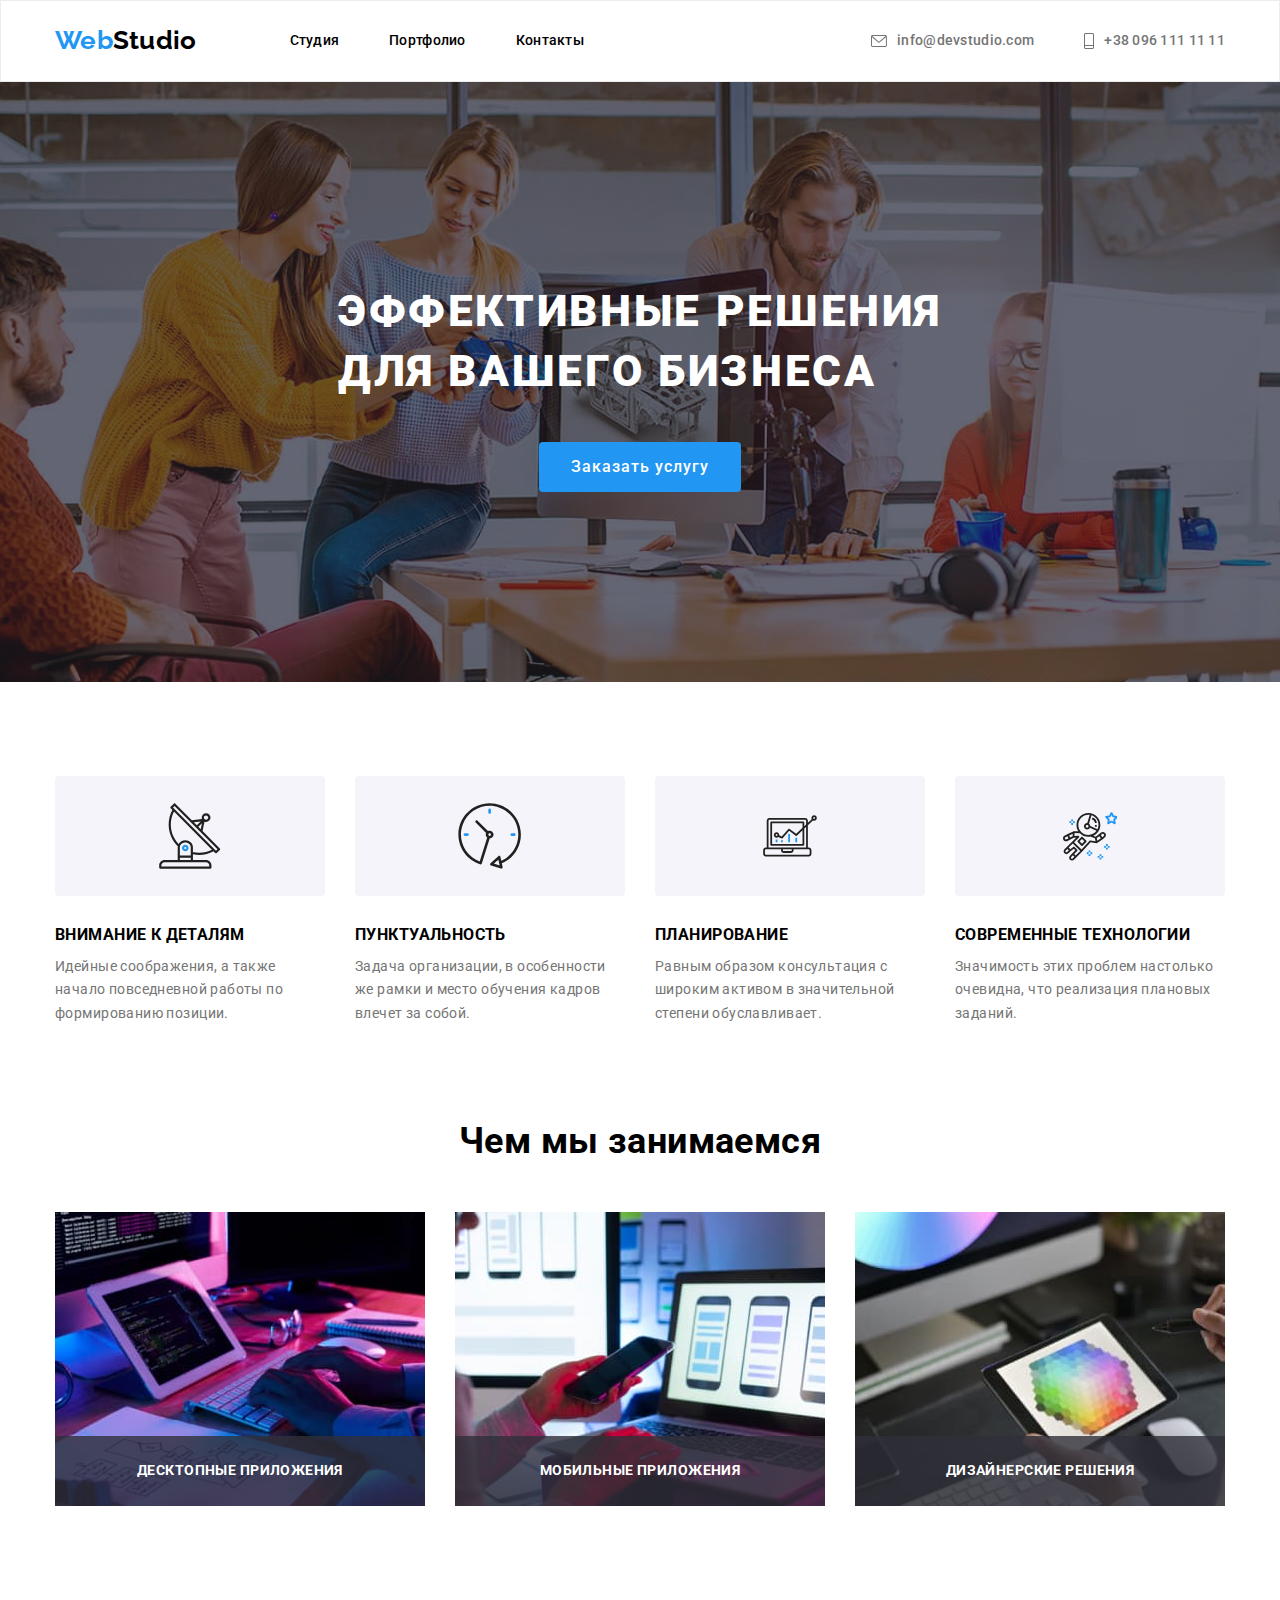
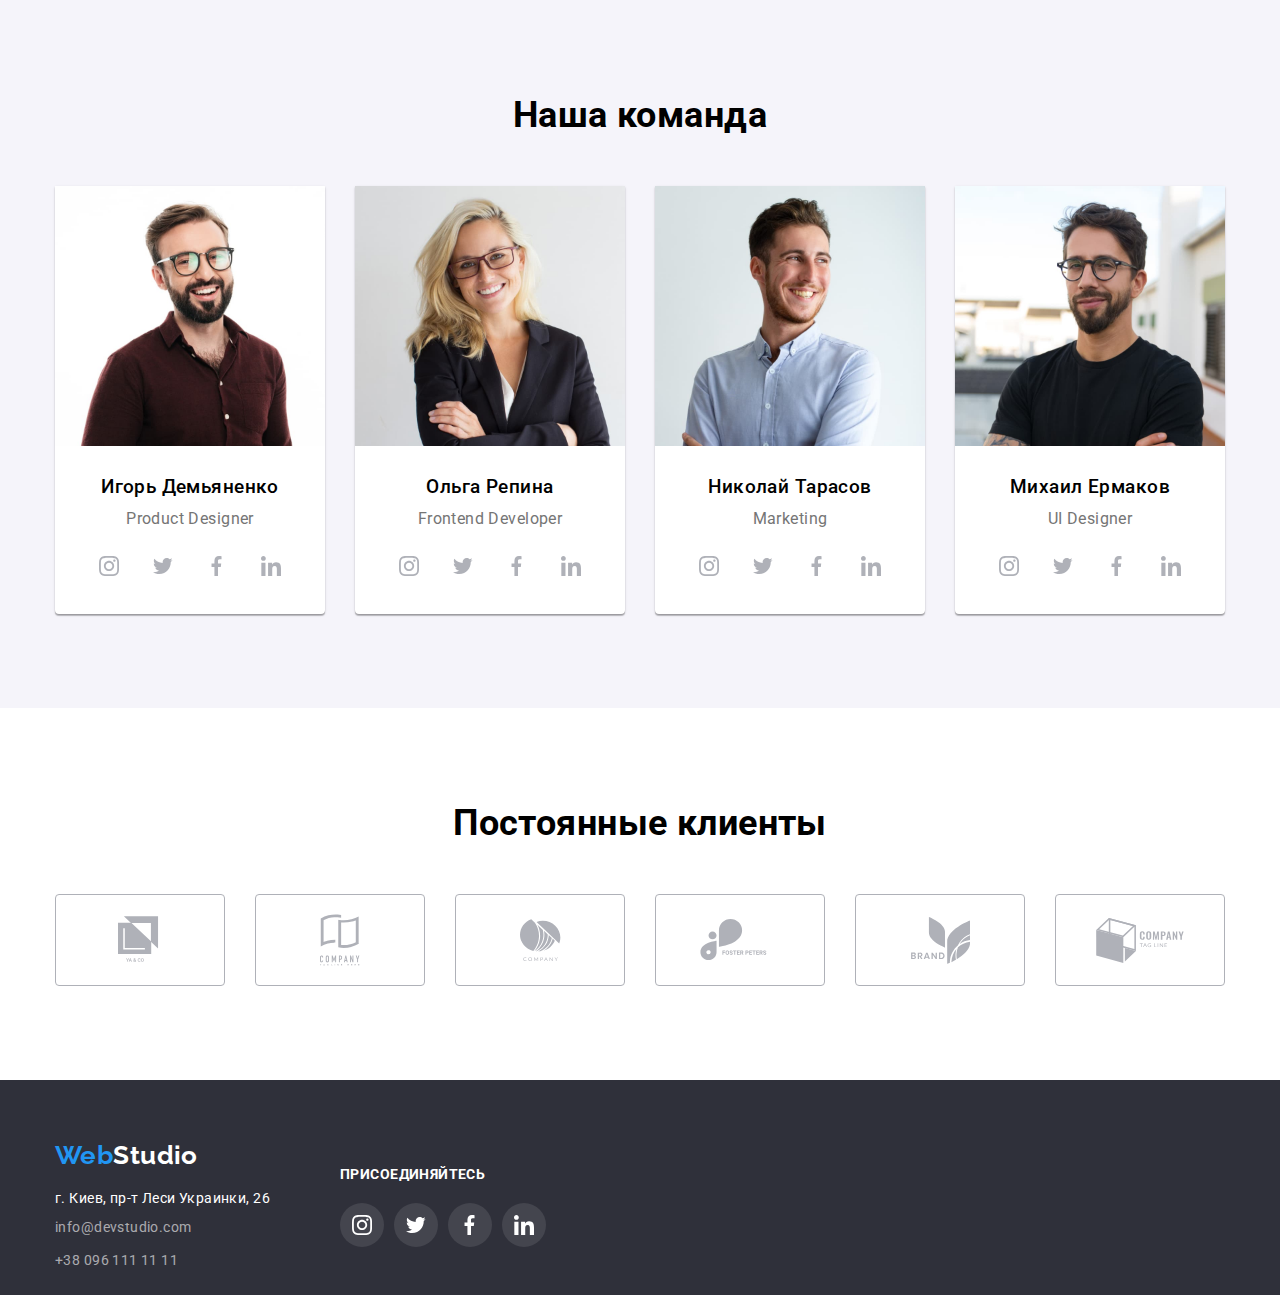
==== index.html @ e36c8a91 "text over img what we do" ====
<!DOCTYPE html>
<html lang="en">

<head>
    <meta charset="UTF-8">
    <meta name="viewport" content="width=device-width, initial-scale=1.0">
    <title>home-work-1</title>
    <link rel="stylesheet" href="https://cdnjs.cloudflare.com/ajax/libs/modern-normalize/1.0.0/modern-normalize.min.css">
    <link rel="stylesheet" href="css/style.css">
    <link rel="preconnect" href="https://fonts.gstatic.com">
    <link
        href="https://fonts.googleapis.com/css2?family=Raleway:wght@400;500;700;900&family=Roboto:wght@400;500;700;900&display=swap"
        rel="stylesheet">
</head>

<body>

    <header class="navigation ">  
         
        <div class="container ">
        <!-- Верхнее меню -->
           
                  <!-- лого -->
                     <a class="logo link" href="./index.html" ><span class="web">Web</span>Studio </a>
                     <nav>   
                    <ul class=" manu-container list ">
                    <li class="menu-item"><a class="menu link" href="./portfolio.html">Студия</a></li>
                    <li class="menu-item"><a class="menu link" href="./portfolio.html">Портфолио</a></li>
                    <li class="menu-item"><a class="menu link" href="">Контакты</a></li>
                </ul>
            </nav>
            
                   <!-- Contacts -->
            <ul class=" tel-container list" >
                <li class="menu-item"><a class="tel link" href="mailto:info@devstudio.com">
                     <svg class="contact-icon">
                         <use href="./images/symbol-defs.svg#icon-mail"></use>
                     </svg> info@devstudio.com</a></li>
                <li class="menu-item"><a class="tel link" href="tel:+380961111111" >
                    <svg class="tel-icon">
                        <use href="./images/symbol-defs.svg#icon-tel"></use>
                    </svg>
                   <span>+38 096 111 11 11</span> </a></li>
            </ul>
        </div>
    </header>

    <main>
        <!-- Секция контента -->
        <section class="banner">
            <div class="container">
                <div class="overlay">
            <h1>ЭФФЕКТИВНЫЕ РЕШЕНИЯ <br> ДЛЯ ВАШЕГО БИЗНЕСА</h1>
            <button class="main-button">Заказать услугу</button>
            <!-- Баннер -->
           </div>
         </div>
        </section>

        <section class="advantages space-sections ">
            <div class="container">
            <h2 class="visually-hidden">Наши достоинства</h2>
          
            <ul class="list advantages-list">
                <li class="list-item ">
                        <div class="icon-thumb">
                            <svg class="icon" width="65.32" height="70">
                                <use href="./images/symbol-defs.svg#icon-sputnik"></use>
                            </svg>
                        </div>
                        <div class="description">
                    <h3>ВНИМАНИЕ К ДЕТАЛЯМ</h3>
                    <p> Идейные соображения, а также начало повседневной работы по формированию позиции.</p>
                </div>
                </li>

                <li class="list-item">
                    <div class="icon-thumb">
                        <svg class="icon" width="65.32" height="70">
                            <use href="./images/symbol-defs.svg#icon-clock"></use>
                        </svg>
                    </div>
                    <div class="description">
                    <h3>ПУНКТУАЛЬНОСТЬ</h3>
                    <p> Задача организации, в особенности же рамки и место обучения кадров влечет за собой.</p>
                    </div>
                 </li>
                <li class="list-item">
                    <div class="icon-thumb">
                        <svg class="icon" width="70" height="53.69">
                            <use href="./images/symbol-defs.svg#icon-diagram"></use>
                        </svg>
                    </div>
                    <div class="description">
                    <h3> ПЛАНИРОВАНИЕ</h3>
                    <p> Равным образом консультация с широким активом в значительной степени обуславливает.</p>
                    </div>  
                </li>
                <li class="list-item">
                    <div class="icon-thumb">
                        <svg class="icon" width="54.83" height="60.66">
                            <use href="./images/symbol-defs.svg#icon-astronaut"></use>
                        </svg>
                    </div>
                    <div class="description">
                    <h3>СОВРЕМЕННЫЕ ТЕХНОЛОГИИ</h3>
                    <p>Значимость этих проблем настолько очевидна, что реализация плановых заданий.</p>
              </div>  
            </li>
            </ul>
        </div>
        </section>

        <section class="what-we-do">
            <div class="container ">
            <h2>Чем мы занимаемся</h2>
            <ul class="list img-examples">
                <li class="img-examples-item">
                    <div class="img-examples-thumb">
                        <img src="./images/cycl.jpg" alt="цыклы" width="370">
                   <p class="img-examples-text">ДЕСКТОПНЫЕ ПРИЛОЖЕНИЯ</p> 
                </div>
            </li>
                <li class="img-examples-item">
                    <div class="img-examples-thumb">
                        <img src="./images/device.jpg" alt="девайсы" width="370">
                        <p class="img-examples-text">МОБИЛЬНЫЕ ПРИЛОЖЕНИЯ</p>
                    </div>
                </li>
                <li class="img-examples-item">
                <div class="img-examples-thumb"> 
                    <img src="./images/color.jpg" alt="Цветная диаграмма" width="370">
                    <P class="img-examples-text">ДИЗАЙНЕРСКИЕ РЕШЕНИЯ</P>
                </div>
            </li>
            </ul>
        </div>
        </section>

        <section class="team space-sections">
            <div class="container">
            <h2>Наша команда</h2>
            <ul class="list team-list ">
                <li class="team-person">
                    <img src="images/product-designer.jpg" alt="красавчик1" width="270">
                    <div class="about-person">
                            <h3>Игорь Демьяненко</h3> <p>Product Designer</p> 
                    </div>
                       <ul class="list social-list">
                           <li class="social-list-item">
                               <a href="#" class="social-active-link" >
                                   <svg class="social-list-icon">
                                       <use href="./images/symbol-defs.svg#icon-instagram"></use>
                                   </svg>
                               </a>
                           </li>
                           <li class="social-list-item">
                               <a href="#" class="social-active-link">
                                   <svg class="social-list-icon">
                                       <use href="./images/symbol-defs.svg#icon-twitter"></use>
                                   </svg>
                               </a>
                           </li>
                           <li class="social-list-item">
                               <a href="#" class="social-active-link">
                                   <svg class="social-list-icon">
                                       <use href="./images/symbol-defs.svg#icon-facebook"></use>
                                   </svg>
                               </a>
                           </li>
                           <li class="social-list-item">
                               <a href="#" class="social-active-link">
                                   <svg class="social-list-icon">
                                       <use href="./images/symbol-defs.svg#icon-linkedin"></use>
                                   </svg>
                               </a>
                           </li>
                       </ul>
                             </li>
                <li class="team-person">
                        <img src="images/frontend-developer.jpg" alt="блондинка" width="270">
                        <div class="about-person">
                                                  <h3>Ольга Репина</h3> <p>Frontend Developer</p> 
                                    </div> 
                                    <ul class="social-list">
                                        <li class="social-list-item">
                                            <a href="#" class="social-active-link">
                                                
                                                <svg class="social-list-icon">
                                                    <use href="./images/symbol-defs.svg#icon-instagram"></use>
                                                </svg>
                                            </a>
                                        </li>
                                        <li class="social-list-item">
                                            <a href="#" class="social-active-link">
                                                
                                                <svg class="social-list-icon">
                                                    <use href="./images/symbol-defs.svg#icon-twitter"></use>
                                                </svg>
                                            </a>
                                        </li>
                                        <li class="social-list-item">
                                            <a href="#" class="social-active-link">
                                              
                                                <svg class="social-list-icon">
                                                    <use href="./images/symbol-defs.svg#icon-facebook"></use>
                                                </svg>
                                            </a>
                                        </li>
                                        <li class="social-list-item">
                                            <a href="#" class="social-active-link">
                                                
                                                <svg class="social-list-icon">
                                                    <use href="./images/symbol-defs.svg#icon-linkedin"></use>
                                                </svg>
                                            </a>
                                        </li>
                                    </ul>
                                </li>
                <li class="team-person">
                    <img src="images/marketing.jpg" alt="красавчик2" width="270">
                    <div class="about-person">
                            <h3>Николай Тарасов</h3> <p>Marketing</p> 
               </div> 
            <ul class="social-list">
                <li class="social-list-item">
                    <a href="#" class="social-active-link">
                        
                        <svg class="social-list-icon">
                            <use href="./images/symbol-defs.svg#icon-instagram"></use>
                        </svg>
                    </a>
                </li>
                <li class="social-list-item">
                    <a href="#" class="social-active-link">
                        
                        <svg class="social-list-icon">
                            <use href="./images/symbol-defs.svg#icon-twitter"></use>
                        </svg>

                    </a>
                </li>
                <li class="social-list-item">
                    <a href="#" class="social-active-link">
            
                        <svg class="social-list-icon">
                            <use href="./images/symbol-defs.svg#icon-facebook"></use>
                        </svg>
                    </a>
                </li>
                <li class="social-list-item">
                    <a href="#" class="social-active-link">
                    
                        <svg class="social-list-icon">
                            <use href="./images/symbol-defs.svg#icon-linkedin"></use>
                        </svg>
                    </a>
                </li>
            </ul>
            </li >
                <li class="team-person">
                     <img src="images/ui-designer.jpg" alt="красавчик3" width="270">
                    <div class="about-person">
                                                    <h3>Михаил Ермаков</h3><p>UI Designer</p> 
                                  </div> 
                                <ul class="social-list">
                                    <li class="social-list-item">
                                        <a href="#" class="social-active-link">
                                        
                                            <svg class="social-list-icon" width='20' height='20'> 
                                                <use href="./images/symbol-defs.svg#icon-instagram"></use>
                                            </svg>
                                        </a>
                                    </li>
                                    <li class="social-list-item">
                                        <a href="#" class="social-active-link">
                                            
                                            <svg class="social-list-icon">
                                                <use href="./images/symbol-defs.svg#icon-twitter"></use>
                                            </svg>
                                        </a>
                                    </li>
                                    <li class="social-list-item">
                                        <a href="#" class="social-active-link">
                                         
                                            <svg class="social-list-icon">
                                                <use href="./images/symbol-defs.svg#icon-facebook"></use>
                                            </svg>
                                        </a>
                                    </li>
                                    <li class="social-list-item">
                                        <a href="#" class="social-active-link">
                                           
                                            <svg class="social-list-icon">
                                                <use href="./images/symbol-defs.svg#icon-linkedin"></use>
                                            </svg>
                                        </a>
                                    </li>
                                </ul>
                                 </li>
            </ul>
        </div>
        </section>
        <section class="regular-customers space-sections">
            <div class="container">
                <h2>Постоянные клиенты</h2>
                <ul class="list regular-customer-list">
                    <li class="regular-customer-item">
                        <a href="" class="customer-icon-thumb" >
                        <svg class="regular-customer-icon" width='44.27' height='49.23'>
                            <use href="./images/symbol-defs.svg#icon-company0"  ></use>
                        </svg></a>
                    </li>
                    <li class="regular-customer-item">
                        <a href="" class="customer-icon-thumb" >
                        <svg class="regular-customer-icon" width='40' height='52'>
                            <use href="./images/symbol-defs.svg#icon-company1"></use>
                        </svg> </a>
                    </li>
                    <li class="regular-customer-item">
                        <a href="" class="customer-icon-thumb" >
                        <svg class="regular-customer-icon" width='41' height='42.6'>
                            <use href="./images/symbol-defs.svg#icon-company2"></use>
                        </svg></a>
                    </li>
                    <li class="regular-customer-item">
                        <a href="" class="customer-icon-thumb">
                        <svg class="regular-customer-icon" width='79.66' height='42.02'>
                            <use href="./images/symbol-defs.svg#icon-company3" ></use>
                        </svg></a>
                    </li>
                    <li class="regular-customer-item">
                        <a href="" class="customer-icon-thumb">
                        <svg class="regular-customer-icon" width='59' height='47'>
                            <use href="./images/symbol-defs.svg#icon-company4"></use>
                        </svg></a>
                    </li>
                    <li class="regular-customer-item">
                        <a href="" class="customer-icon-thumb">
                        <svg class="regular-customer-icon" width='88.48' height='45.44' >
                            <use href="./images/symbol-defs.svg#icon-company5" ></use>
                        </svg></a>
                    </li>
                </ul>
            </div>

        </section>
    </main>
    <footer class="footer">
        <section class="footer-block">
        <div class="container">
<div class="address-block">
    <a class="logo link" href="./index.html" ><span class="web">Web</span>Studio</a>
        <address>    
        <ul class="list ">
            <li class="list-address" ><a class="address link" href="https://goo.gl/maps/1f1QQt4f7jHyv9yu5" target="_blank" >г. Киев, пр-т Леси Украинки, 26</a></li>
            <li class="list-address"><a class="contacts link" href="mailto:info@devstudio.com">info@devstudio.com</a></li>
            <li class="list-address"><a class="contacts link" href="tel:+380961111111">+38 096 111 11 11</a></li>
        </ul>
        </address>
    </div>
        <div class="soc-contact">
            <p>ПРИСОЕДИНЯЙТЕСЬ</p>
    <ul class="list social-contacts-list">
        <li class="social-contacts-item">
            <a href="#" class="social-cont-link">
                <svg class="social-contacts-icon">
                    <use href="./images/symbol-defs.svg#icon-instagram" width='20' height='20'></use>
                </svg>
            </a>
        </li>
        <li class="social-contacts-item">
            <a href="#" class="social-cont-link">
                <svg class="social-contacts-icon">
                    <use href="./images/symbol-defs.svg#icon-twitter" width='20' height='20'></use>
                </svg>
            </a>
        </li>
        <li class="social-contacts-item">
            <a href="#" class="social-cont-link">
                <svg class="social-contacts-icon">
                    <use href="./images/symbol-defs.svg#icon-facebook" width='20' height='20'></use>
                </svg>
            </a>
        </li>
        <li class="social-contacts-item">
            <a href="#" class="social-cont-link">
                <svg class="social-contacts-icon">
                    <use href="./images/symbol-defs.svg#icon-linkedin" width='20' height='20'></use>
                </svg>
            </a>
        </li>
    </ul>
</div>
    </div>
</section>
    </footer>

</body>

</html>
---- css/style.css ----
:root {
  --primary-text-color: #757575;
  --title-text-color: #000000;
  --hover-text-color: #2196f3;
  --accent-text-color: #ffffff;
  --bgc-icon: #f5f4fa;
  --fill-icon: #afb1b8;
  --big-space: 94px;
  --betw-space: 30px;
  --menu-space: 32px;
}

h1,
h2,
h3,
p {
  margin: 0;
}

ul {
  padding: 0;
  margin: 0;
}

.list {
  list-style: none;
}
.link {
  text-decoration: none;
  font-style: normal;
}
img {
  display: block;
  max-width: 100%;
}

.visually-hidden {
  position: absolute;
  clip: rect(0 0 0 0);
  width: 1px;
  height: 1px;
  margin: -1px;
}

body {
  font-family: "Roboto", sans-serif;
  font-weight: 400;
  font-size: 14px;
  line-height: 1.14;
  letter-spacing: 0.03em;
}
.container {
  width: 1200px;
  margin: 0px auto;
  padding-left: 15px;
  padding-right: 15px;
}

.navigation .container {
  display: flex;
  align-items: center;
}

/* Navigation */

.navigation {
  text-align: center;
  font-weight: 500;
  letter-spacing: 0.02em;
  border: 1px solid #ececec;
}

.manu-container {
  display: flex;
}

.menu {
  display: block;
  padding-top: var(--menu-space);
  padding-bottom: var(--menu-space);
}

.menu-item:not(:last-child) {
  margin-right: 50px;
}

.menu,
.menu:visited {
  color: var(--title-text-color);
  text-decoration: none;
}
.tel-container {
  display: flex;
  margin-left: auto;
}
/* contacts */

.tel,
.tel:visited {
  color: var(--primary-text-color);
}
.tel {
  display: flex;
  align-items: center;
  padding-top: var(--menu-space);
  padding-bottom: var(--menu-space);
}

.menu:hover,
.menu:focus,
.tel:hover,
.tel:focus,
.tel:hover > svg,
.tel:focus > svg {
  fill: var(--hover-text-color);
  color: var(--hover-text-color);
  outline: none;
}
.contact-icon {
  width: 16px;
  height: 12px;
  margin-right: 10px;
  fill: var(--primary-text-color);
}
.tel-icon {
  margin: 0;
  width: 10px;
  height: 16px;
  margin-right: 10px;
  fill: var(--primary-text-color);
}

/* LOGO */
.web {
  color: var(--hover-text-color);
}
.logo,
.logo:visited {
  font-family: "Raleway", sans-serif;
  font-style: normal;
  font-weight: 700;
  color: var(--title-text-color);
  font-size: 26px;
  line-height: 1.19;

  padding-top: 24px;
  padding-bottom: 25px;
  margin-right: 93px;
}

/* HERO */
.banner {
  max-width: 1600px;
  height: 600px;
  padding: 200px 0px 280px 0px;
  background: #2f303a;
  background-image: linear-gradient(
      rgba(47, 48, 58, 0.4),
      rgba(47, 48, 58, 0.4)
    ),
    url("../images/hero.jpg");
  background-repeat: no-repeat;
  background-size: cover;
  background-position: center;
}

.overlay {
  display: flex;
  flex-direction: column;
  align-items: center;
}
.main-button {
  background-color: var(--hover-text-color);
  color: var(--accent-text-color);
  font-size: 16px;
  line-height: 1.88;
  font-weight: 500;
  letter-spacing: 0.06em;
  cursor: pointer;

  border-radius: 4px;
  border: none;
  margin-top: 40px;
  padding-top: 10px;
  padding-bottom: 10px;
  padding-left: var(--menu-space);
  padding-right: var(--menu-space);
}

.space-sections {
  padding-top: var(--big-space);
  padding-bottom: var(--big-space);
}

h1 {
  color: var(--accent-text-color);
  font-weight: 900;
  font-size: 44px;
  line-height: 1.36;
  letter-spacing: 0.06em;
}
/* первый блок */

.advantages-list {
  display: flex;
}

.list-item {
  display: flex;
  flex-direction: column;
  max-width: 270px;
}
.icon-thumb {
  display: flex;
  align-items: center;
  justify-content: center;
  width: 100%;
  height: 120px;
  background-color: var(--bgc-icon);

  border-radius: 4px;
}
.description {
  padding-top: var(--betw-space);
}

.advantages p {
  color: var(--primary-text-color);
  line-height: 1.7;
}

.advantages h3 {
  padding-bottom: 10px;
}

.list-item:not(:last-child) {
  margin-right: var(--betw-space);
}

/* второй блок */

h2 {
  font-size: 36px;
  line-height: 1.17;
  font-weight: 700;
  color: var(--title-text-color);
  text-align: center;

  padding-bottom: 50px;
}

.what-we-do {
  padding-bottom: var(--big-space);
}

.img-examples {
  display: flex;
  align-items: center;
}

.img-examples-item:not(:last-child) {
  margin-right: var(--betw-space);
}
.img-examples-thumb {
  position: relative;
}
.img-examples-text {
  display: flex;
  height: 70px;
  width: 100%;
  align-items: center;
  justify-content: center;
  position: absolute;
  bottom: 0%;
  left: 0%;
  background-color: rgba(47, 48, 58, 0.8);
  /* padding: 27px 0px; */

  font-weight: 700;
  color: var(--accent-text-color);
}

/* 3 blok */
.team {
  background-color: #f5f4fa;
  color: var(--primary-text-color);
  font-size: 16px;
  line-height: 1.19;
}

.team h3 {
  color: var(--title-text-color);
  font-weight: 500;
  padding-bottom: 10px;
}

.team-list {
  display: flex;
  height: 428px;
}

.team-person {
  padding-bottom: var(--betw-space);
  background-color: var(--accent-text-color);
  border-radius: 0px 0px 4px 4px;
  box-shadow: 0px 1px 3px rgba(0, 0, 0, 0.12), 0px 1px 1px rgba(0, 0, 0, 0.14),
    0px 2px 1px rgba(0, 0, 0, 0.2);
}

.team-person:not(:last-child) {
  margin-right: var(--betw-space);
}
.about-person {
  display: flex;
  flex-direction: column;
  align-items: center;
  padding-top: var(--betw-space);
}
.social-list {
  display: flex;
  justify-content: center;
  padding-top: 16px;
}
.social-list-item {
  display: flex;
  align-items: center;
  justify-content: center;
  /* height: 44px;
  width: 44px; */
  border-radius: 50%;
}
.social-list-item:not(:last-child) {
  margin-right: 10px;
}

.social-active-link {
  display: flex;
  align-items: center;
  justify-content: center;
  height: 44px;
  width: 44px;
  border-radius: 50%;
}

.social-list-icon {
  width: 20px;
  height: 20px;

  fill: var(--fill-icon);
}

.social-active-link:hover,
.social-active-link:focus,
.social-active-link:hover > svg,
.social-active-link:focus > svg {
  fill: var(--accent-text-color);
  background-color: var(--hover-text-color);
}

/* Regular customers */

.regular-customer-list {
  display: flex;
}

.regular-customer-item {
  display: flex;
  width: 170px;

  border: 1px solid var(--fill-icon);
  border-radius: 4px;
}
.regular-customer-item:not(:last-child) {
  margin-right: var(--betw-space);
}
.customer-icon-thumb {
  display: flex;
  align-items: center;
  justify-content: center;
  width: 100%;
  height: 90px;
}
.regular-customer-icon {
  fill: var(--fill-icon);
}

.customer-icon-thumb:hover > svg,
.customer-icon-thumb:focus > svg {
  fill: var(--hover-text-color);
}
.regular-customer-item:hover,
.customer-icon-thumb:focus {
  border: 1px solid var(--hover-text-color);
  outline: none;
}
/* Footer */

.footer {
  background: #2f303a;
}
.footer-block {
  height: 215px;
  padding-top: 60px;
}
.footer .container {
  display: flex;
  align-items: center;
}

.footer .logo {
  color: var(--accent-text-color);

  margin: 0px;
  padding: 0px;
}
.address-block {
  padding-right: 70px;
}
.footer address {
  padding-top: 20px;
}

.list-address:not(:last-child) {
  padding: 0px;
  margin-bottom: 9px;
}

.contacts,
.contacts:visited {
  line-height: 1.7;
  color: rgba(255, 255, 255, 0.6);
}
.address,
.address:visited {
  color: var(--accent-text-color);
}
.soc-contact p {
  color: var(--accent-text-color);
  line-height: 1.17;
  font-weight: 700;
}

.social-contacts-list {
  display: flex;
  justify-content: center;
  align-items: center;
  padding-top: 20px;
}
.social-contacts-item {
  width: 44px;
}
.social-cont-link {
  display: flex;
  align-items: center;
  justify-content: center;
  width: 100%;
  height: 44px;
  background-color: rgba(255, 255, 255, 0.1);
  border-radius: 50%;
}
.social-contacts-icon {
  width: 20px;
  height: 20px;
  fill: var(--accent-text-color);
}
.social-cont-link:hover,
.social-contacts-icon:hover,
.social-cont-link:focus,
.social-contacts-icon:focus {
  fill: var(--accent-text-color);
  background-color: var(--hover-text-color);
}

.social-contacts-item:not(:last-child) {
  margin-right: 10px;
}
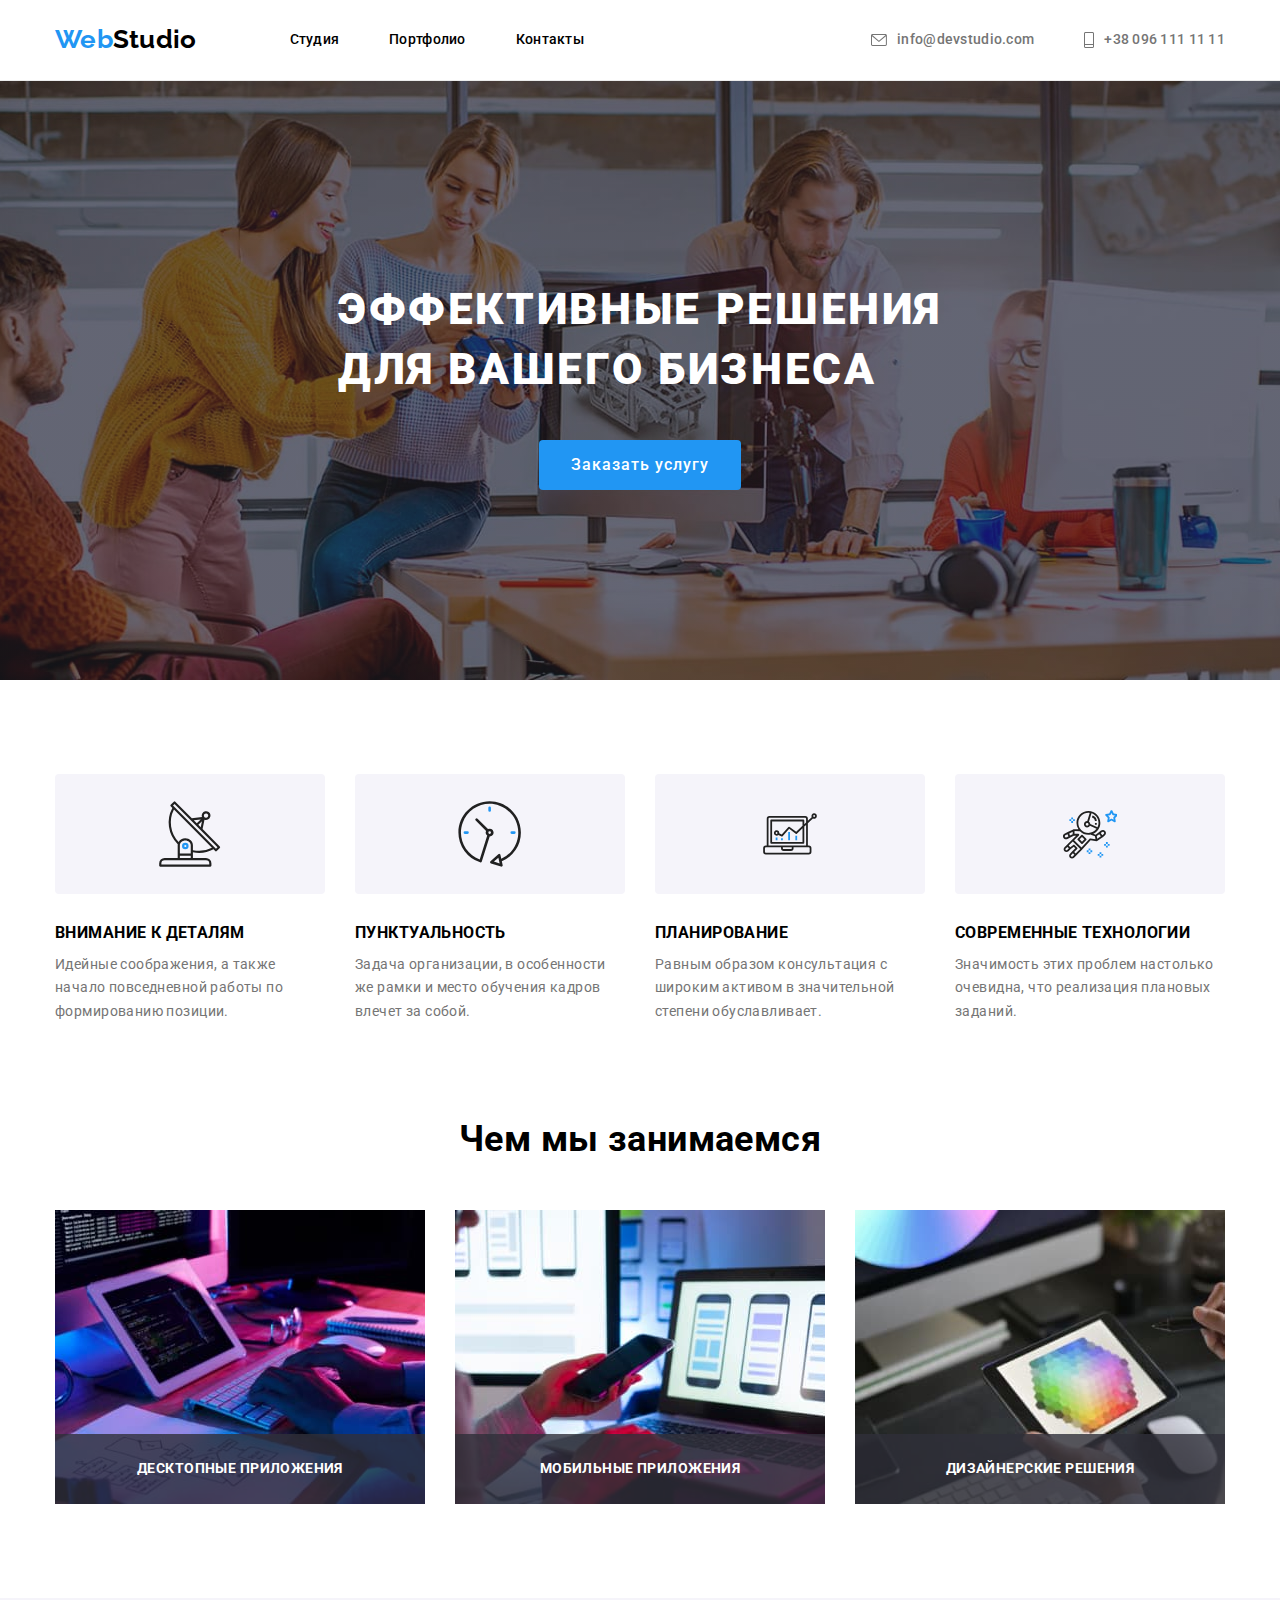
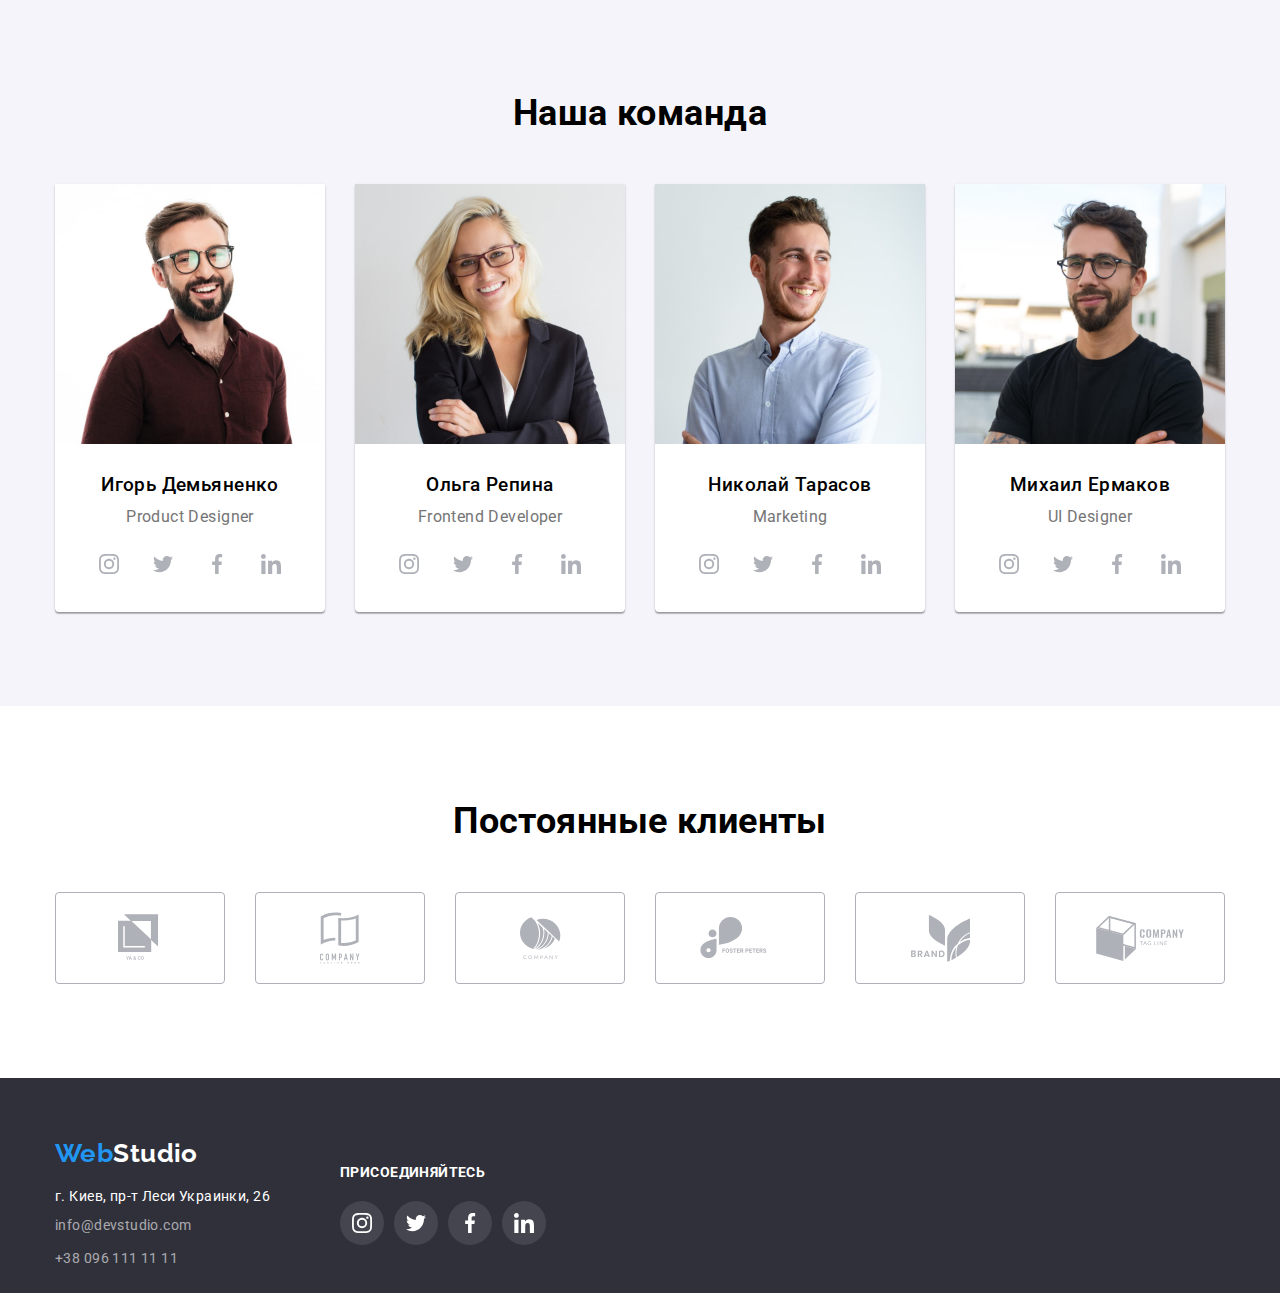
==== commit deadecdf: "5 домашка начало" ====
--- a/index.html
+++ b/index.html
@@ -65,7 +65,7 @@
                 <li class="list-item ">
                         <div class="icon-thumb">
                             <svg class="icon" width="65.32" height="70">
-                                <use href="./images/symbol-defs.svg#icon-sputnik"></use>
+                                <use href="./images/symbol-defs.svg#icon-antenna"></use>
                             </svg>
                         </div>
                         <div class="description">
@@ -308,37 +308,37 @@
                     <li class="regular-customer-item">
                         <a href="" class="customer-icon-thumb" >
                         <svg class="regular-customer-icon" width='44.27' height='49.23'>
-                            <use href="./images/symbol-defs.svg#icon-company0"  ></use>
+                            <use href="./images/symbol-defs.svg#icon-client-1"  ></use>
                         </svg></a>
                     </li>
                     <li class="regular-customer-item">
                         <a href="" class="customer-icon-thumb" >
                         <svg class="regular-customer-icon" width='40' height='52'>
-                            <use href="./images/symbol-defs.svg#icon-company1"></use>
+                            <use href="./images/symbol-defs.svg#icon-client-2"></use>
                         </svg> </a>
                     </li>
                     <li class="regular-customer-item">
                         <a href="" class="customer-icon-thumb" >
                         <svg class="regular-customer-icon" width='41' height='42.6'>
-                            <use href="./images/symbol-defs.svg#icon-company2"></use>
+                            <use href="./images/symbol-defs.svg#icon-client-3"></use>
                         </svg></a>
                     </li>
                     <li class="regular-customer-item">
                         <a href="" class="customer-icon-thumb">
                         <svg class="regular-customer-icon" width='79.66' height='42.02'>
-                            <use href="./images/symbol-defs.svg#icon-company3" ></use>
+                            <use href="./images/symbol-defs.svg#icon-client-4" ></use>
                         </svg></a>
                     </li>
                     <li class="regular-customer-item">
                         <a href="" class="customer-icon-thumb">
                         <svg class="regular-customer-icon" width='59' height='47'>
-                            <use href="./images/symbol-defs.svg#icon-company4"></use>
+                            <use href="./images/symbol-defs.svg#icon-client-5"></use>
                         </svg></a>
                     </li>
                     <li class="regular-customer-item">
                         <a href="" class="customer-icon-thumb">
                         <svg class="regular-customer-icon" width='88.48' height='45.44' >
-                            <use href="./images/symbol-defs.svg#icon-company5" ></use>
+                            <use href="./images/symbol-defs.svg#icon-client-6" ></use>
                         </svg></a>
                     </li>
                 </ul>
@@ -397,5 +397,16 @@
     </footer>
 
 </body>
+<!-- Модальное окно  -->
+
+<div class="backdrop is-hidden">
+    <div class="modal">
+        <div class="close-block">
+        <svg class="close">
+            <use href="./images/symbol-defs.svg#icon-close-black"></use>
+        </svg></div>
+
+    </div>
+</div>
 
 </html>--- a/css/style.css
+++ b/css/style.css
@@ -48,6 +48,7 @@
   font-size: 14px;
   line-height: 1.14;
   letter-spacing: 0.03em;
+  padding-top: 80px;
 }
 .container {
   width: 1200px;
@@ -64,10 +65,16 @@
 /* Navigation */
 
 .navigation {
+  position: fixed;
+  z-index: 1;
+  width: 100%;
+  background-color: #fff;
+  top: 0;
+  left: 0;
   text-align: center;
   font-weight: 500;
   letter-spacing: 0.02em;
-  border: 1px solid #ececec;
+  border-bottom: 1px solid #ececec;
 }
 
 .manu-container {
@@ -115,6 +122,10 @@
   fill: var(--hover-text-color);
   color: var(--hover-text-color);
   outline: none;
+
+  /* почему не работает */
+  border-bottom: var(--hover-text-color);
+  border-radius: 2px;
 }
 .contact-icon {
   width: 16px;
@@ -474,3 +485,46 @@
 .social-contacts-item:not(:last-child) {
   margin-right: 10px;
 }
+
+/* modal window */
+.backdrop {
+  position: fixed;
+  top: 0;
+  left: 0;
+  width: 100%;
+  height: 100%;
+  background-color: rgba(0, 0, 0, 0.2);
+}
+.modal {
+  position: absolute;
+  top: 50%;
+  left: 50%;
+  transform: translate(-50%, -50%);
+
+  width: 528px;
+  height: 581px;
+  background-color: var(--accent-text-color);
+}
+.backdrop.is-hidden {
+  opacity: 0;
+  pointer-events: none;
+}
+.close-block {
+  display: flex;
+  position: absolute;
+  align-items: center;
+  justify-content: center;
+  right: 0;
+  top: 0;
+
+  width: 30px;
+  height: 30px;
+
+  border: 1px solid rgba(0, 0, 0, 0.1);
+  border-radius: 50%;
+}
+
+.close {
+  height: 11px;
+  width: 11px;
+}
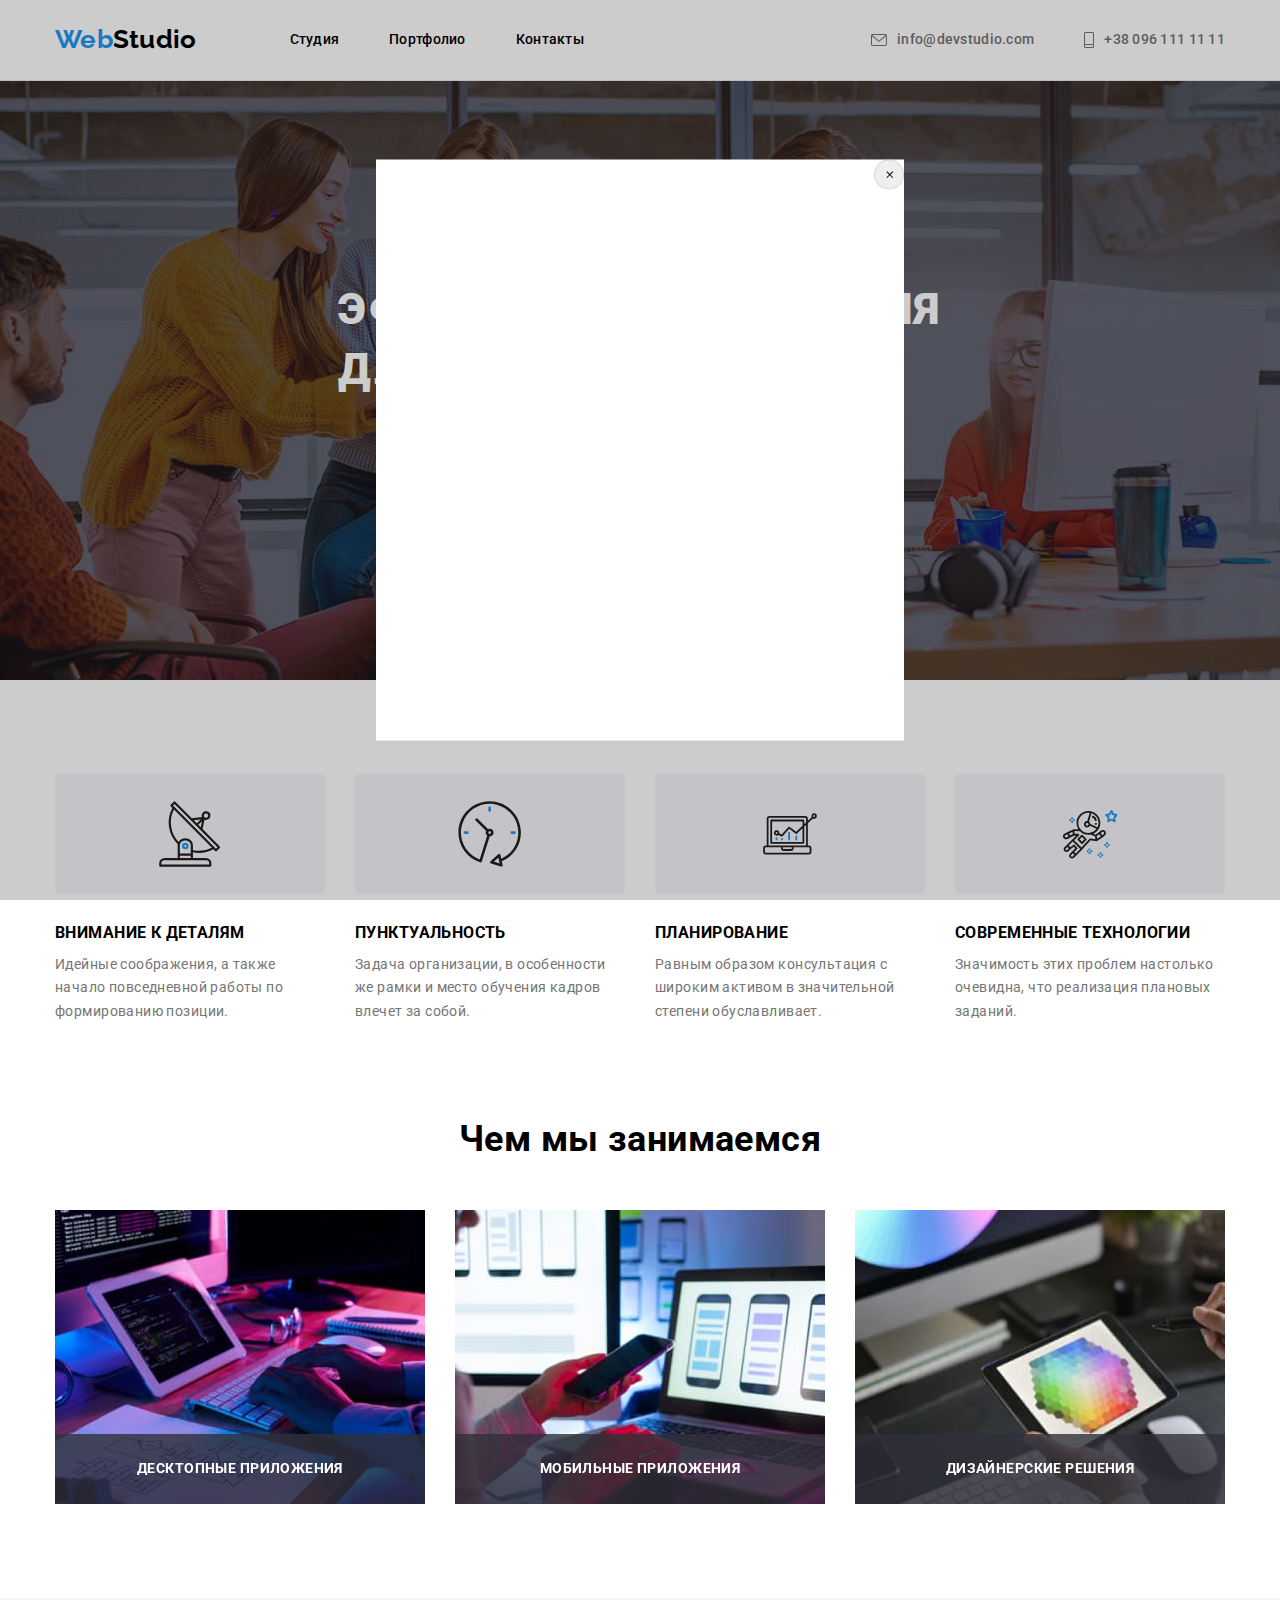
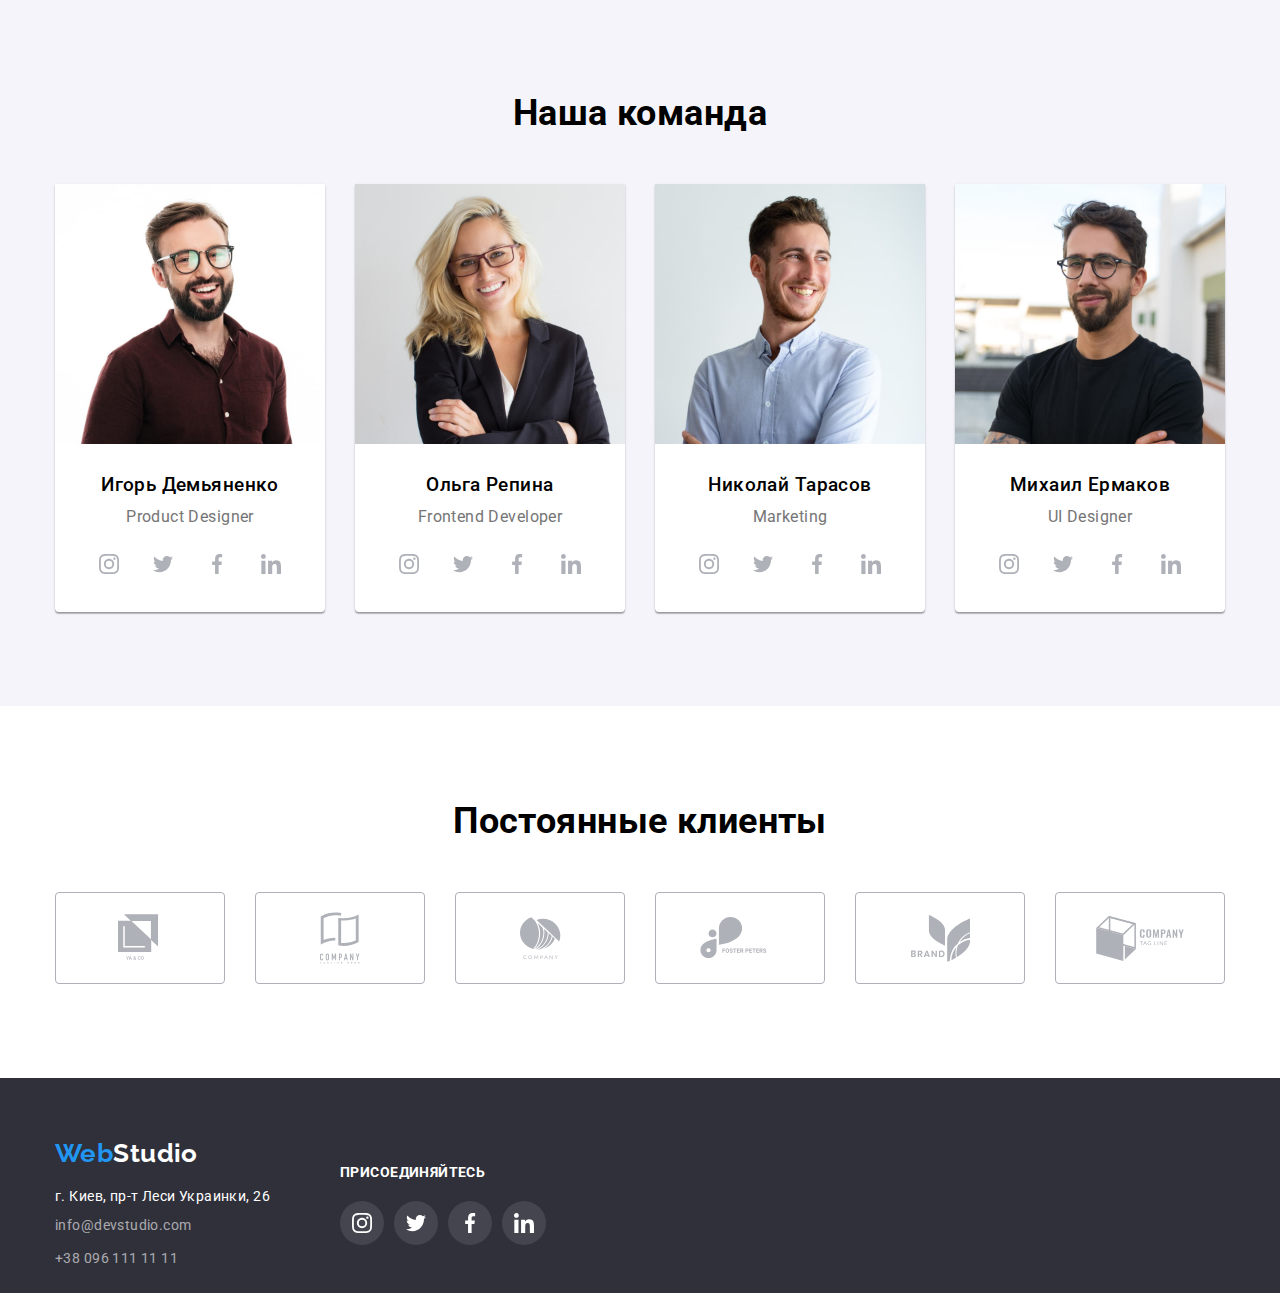
==== commit 65027134: "close - buttom delete nav z-index" ====
--- a/index.html
+++ b/index.html
@@ -397,14 +397,14 @@
     </footer>
 
 </body>
-<!-- Модальное окно  -->
-
-<div class="backdrop is-hidden">
+<!-- Модальное окно  is-hidden-->
+
+<div class="backdrop ">
     <div class="modal">
-        <div class="close-block">
+        <button class="close-block">
         <svg class="close">
             <use href="./images/symbol-defs.svg#icon-close-black"></use>
-        </svg></div>
+        </svg></button>
 
     </div>
 </div>
--- a/css/style.css
+++ b/css/style.css
@@ -66,7 +66,6 @@
 
 .navigation {
   position: fixed;
-  z-index: 1;
   width: 100%;
   background-color: #fff;
   top: 0;
@@ -86,6 +85,21 @@
   padding-top: var(--menu-space);
   padding-bottom: var(--menu-space);
 }
+/*
+.menu-item {
+  position: relative;
+}
+ .accent::after {
+  content: "";
+  display: block;
+  position: absolute;
+  left: 50%;
+  top: 50%;
+  width: auto;
+  height: 4px;
+  border-radius: 2px;
+  background-color: var(--hover-text-color);
+} */
 
 .menu-item:not(:last-child) {
   margin-right: 50px;
@@ -122,10 +136,6 @@
   fill: var(--hover-text-color);
   color: var(--hover-text-color);
   outline: none;
-
-  /* почему не работает */
-  border-bottom: var(--hover-text-color);
-  border-radius: 2px;
 }
 .contact-icon {
   width: 16px;
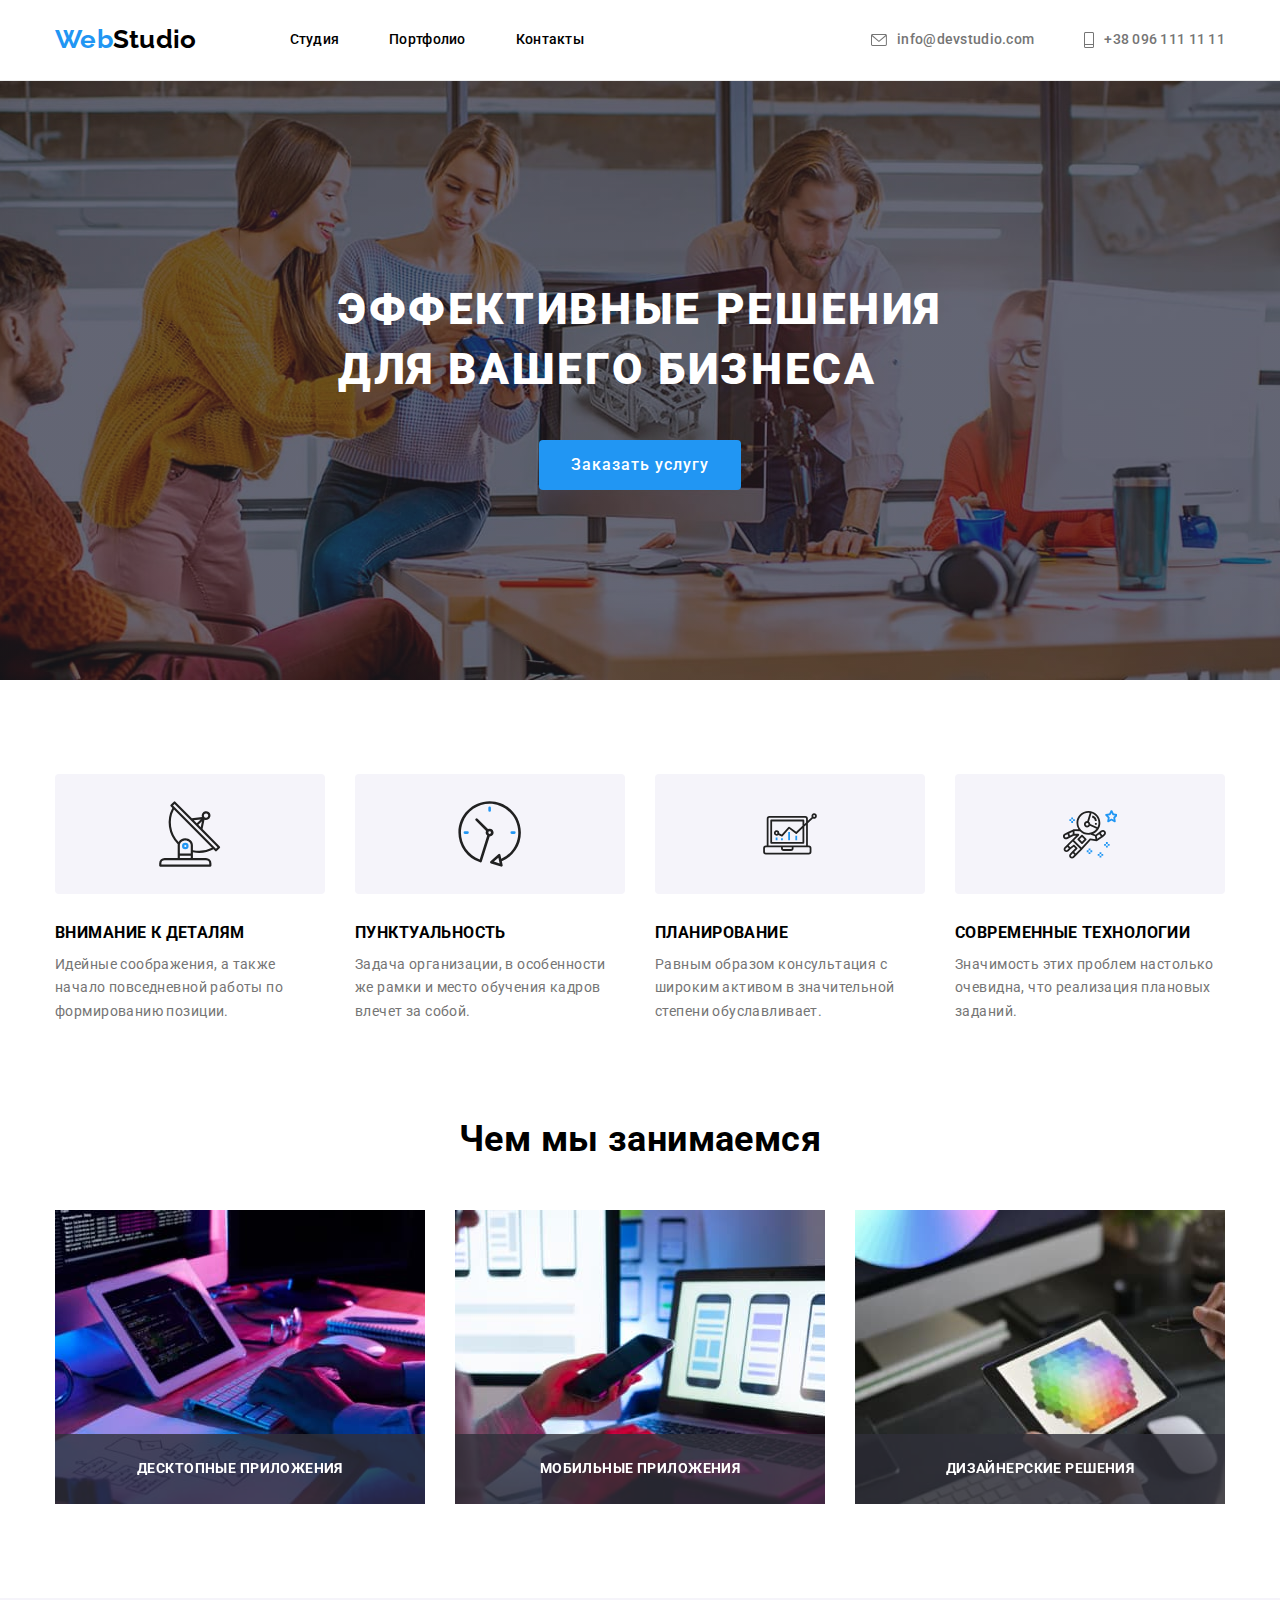
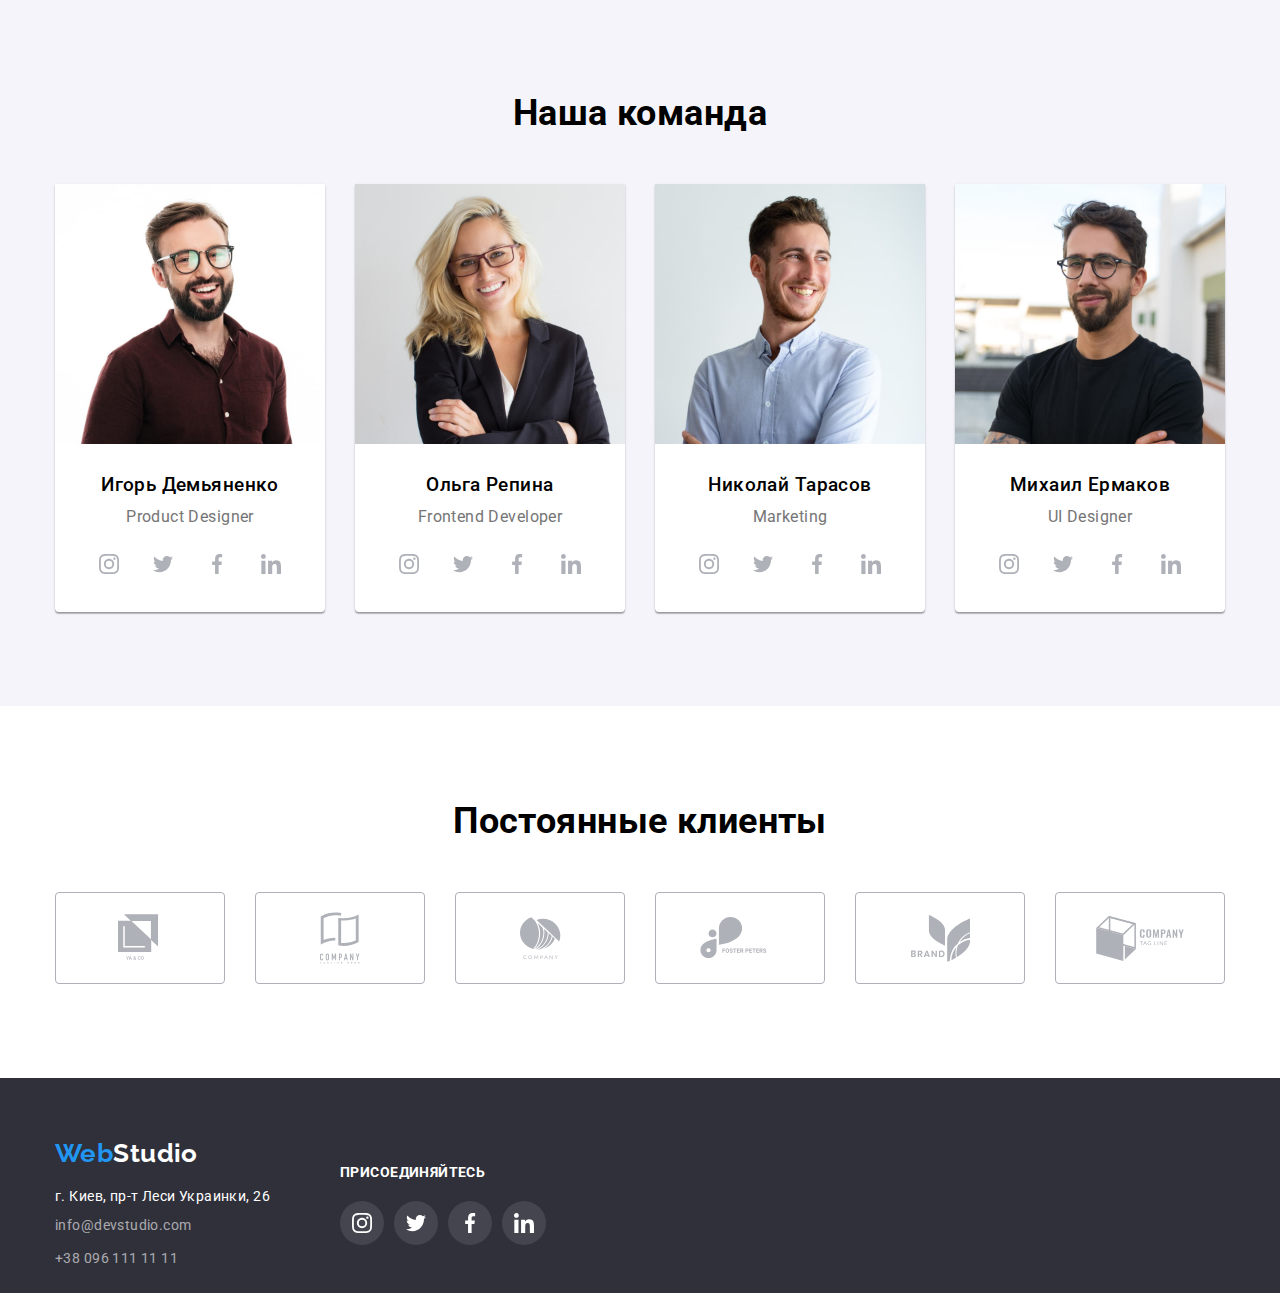
==== commit 8908f0f2: "card" ====
--- a/index.html
+++ b/index.html
@@ -397,9 +397,9 @@
     </footer>
 
 </body>
-<!-- Модальное окно  is-hidden-->
-
-<div class="backdrop ">
+<!-- Модальное окно  -->
+
+<div class="backdrop is-hidden">
     <div class="modal">
         <button class="close-block">
         <svg class="close">
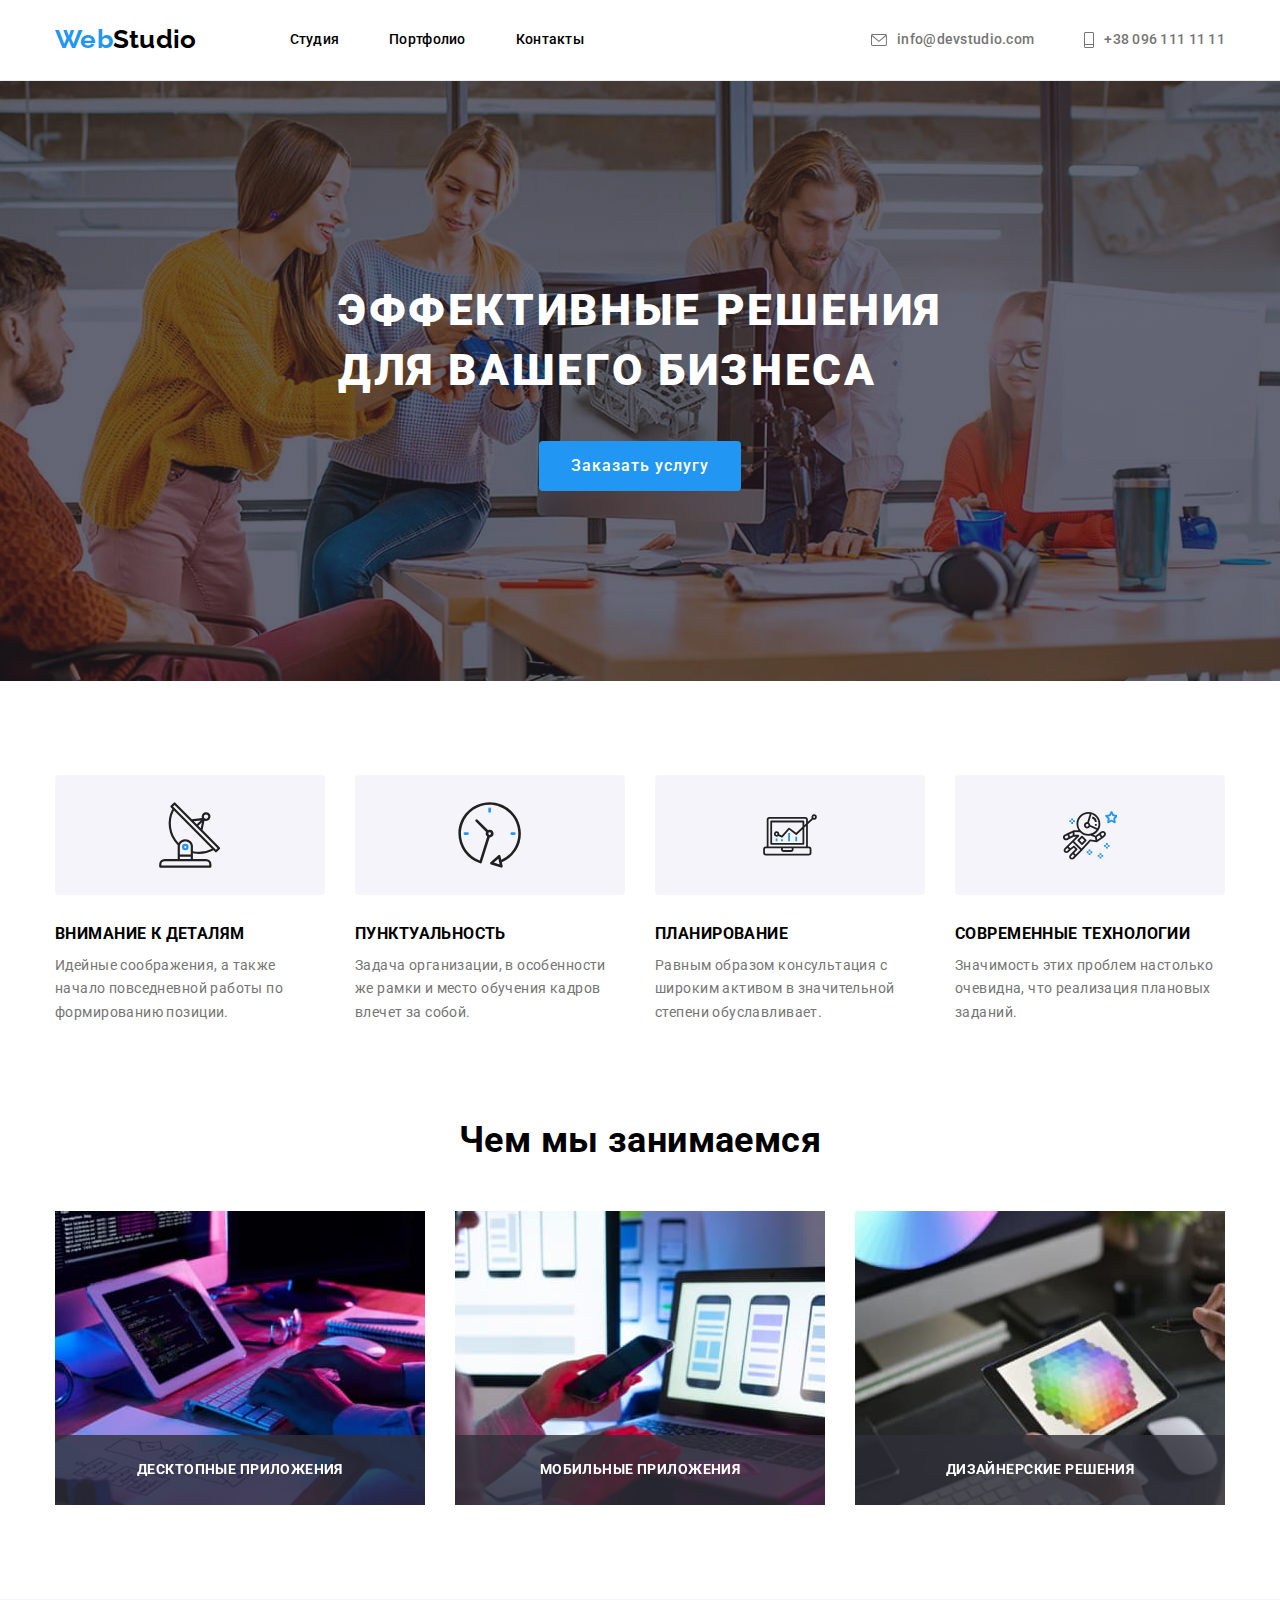
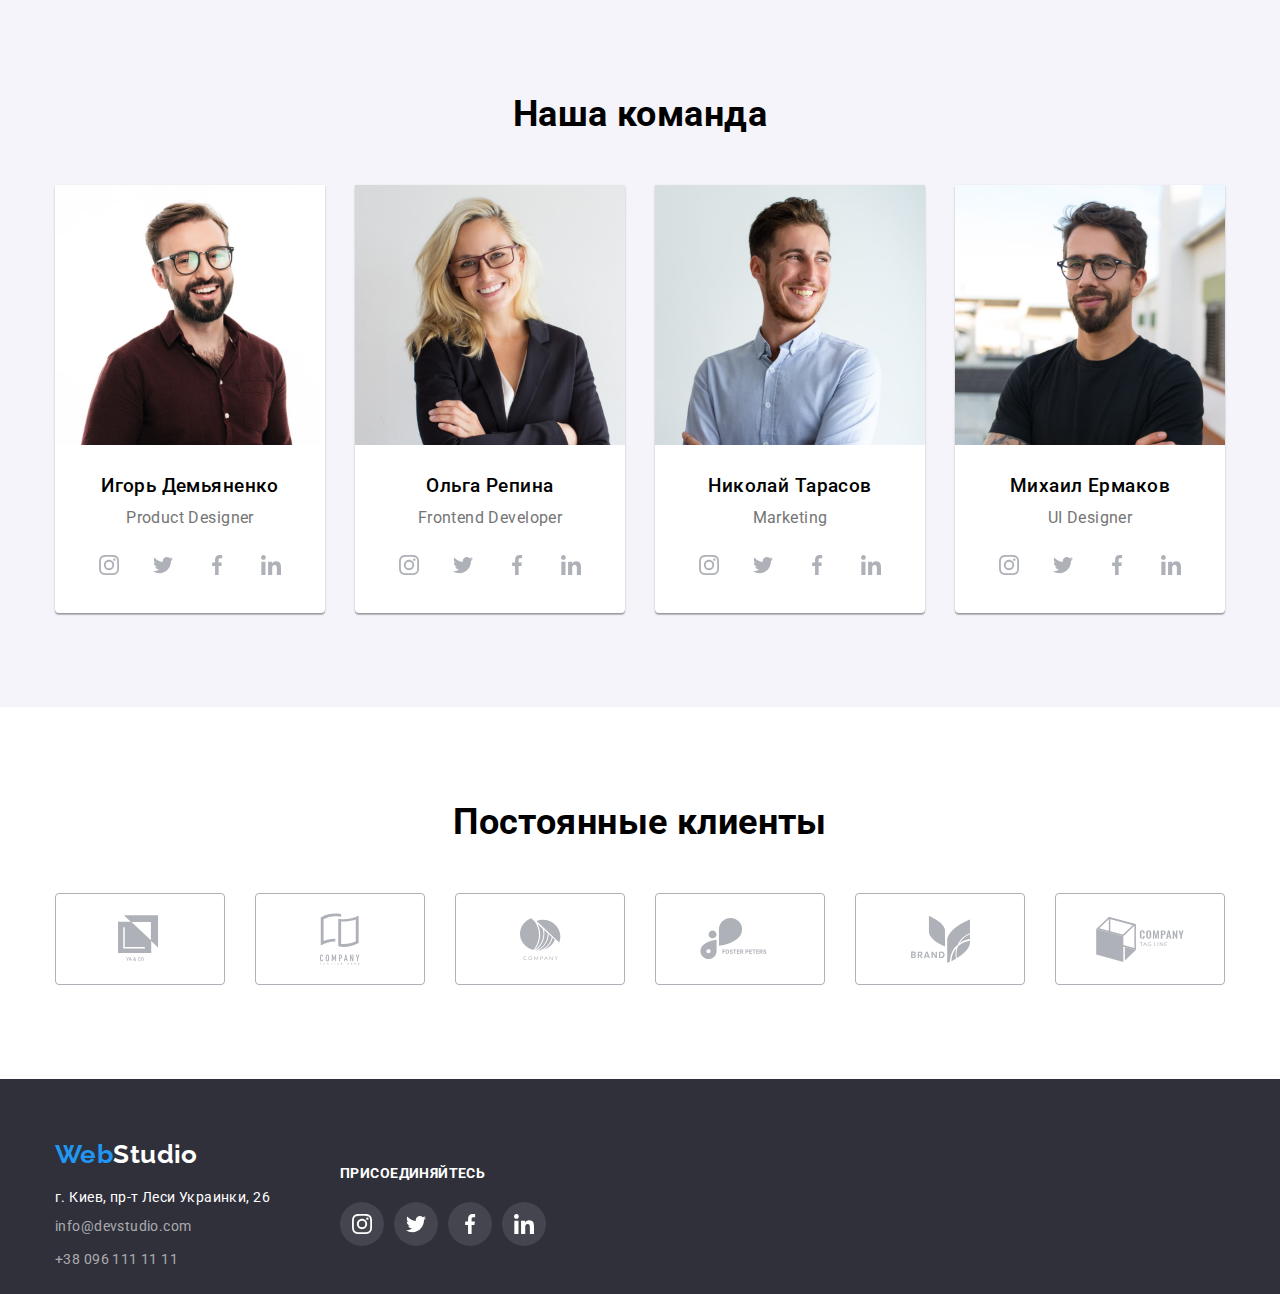
==== commit c9748619: "анимация в хедере js для модалки" ====
--- a/index.html
+++ b/index.html
@@ -56,6 +56,18 @@
            </div>
          </div>
         </section>
+
+        <!-- Модальное окно  -->
+        
+        <div class="backdrop is-hidden">
+            <div class="modal">
+                <button class="close-block">
+                    <svg class="close">
+                        <use href="./images/symbol-defs.svg#icon-close-black"></use>
+                    </svg></button>
+        
+            </div>
+        </div>
 
         <section class="advantages space-sections ">
             <div class="container">
@@ -397,16 +409,6 @@
     </footer>
 
 </body>
-<!-- Модальное окно  -->
-
-<div class="backdrop is-hidden">
-    <div class="modal">
-        <button class="close-block">
-        <svg class="close">
-            <use href="./images/symbol-defs.svg#icon-close-black"></use>
-        </svg></button>
-
-    </div>
-</div>
+
 
 </html>--- a/css/style.css
+++ b/css/style.css
@@ -48,7 +48,6 @@
   font-size: 14px;
   line-height: 1.14;
   letter-spacing: 0.03em;
-  padding-top: 80px;
 }
 .container {
   width: 1200px;
@@ -65,11 +64,6 @@
 /* Navigation */
 
 .navigation {
-  position: fixed;
-  width: 100%;
-  background-color: #fff;
-  top: 0;
-  left: 0;
   text-align: center;
   font-weight: 500;
   letter-spacing: 0.02em;
@@ -84,12 +78,13 @@
   display: block;
   padding-top: var(--menu-space);
   padding-bottom: var(--menu-space);
-}
-/*
+  transition: color 250ms cubic-bezier(0.4, 0, 0.2, 1);
+}
+
 .menu-item {
   position: relative;
 }
- .accent::after {
+.menu-item::before {
   content: "";
   display: block;
   position: absolute;
@@ -99,7 +94,7 @@
   height: 4px;
   border-radius: 2px;
   background-color: var(--hover-text-color);
-} */
+}
 
 .menu-item:not(:last-child) {
   margin-right: 50px;
@@ -173,6 +168,8 @@
 .banner {
   max-width: 1600px;
   height: 600px;
+
+  margin: 0px auto;
   padding: 200px 0px 280px 0px;
   background: #2f303a;
   background-image: linear-gradient(
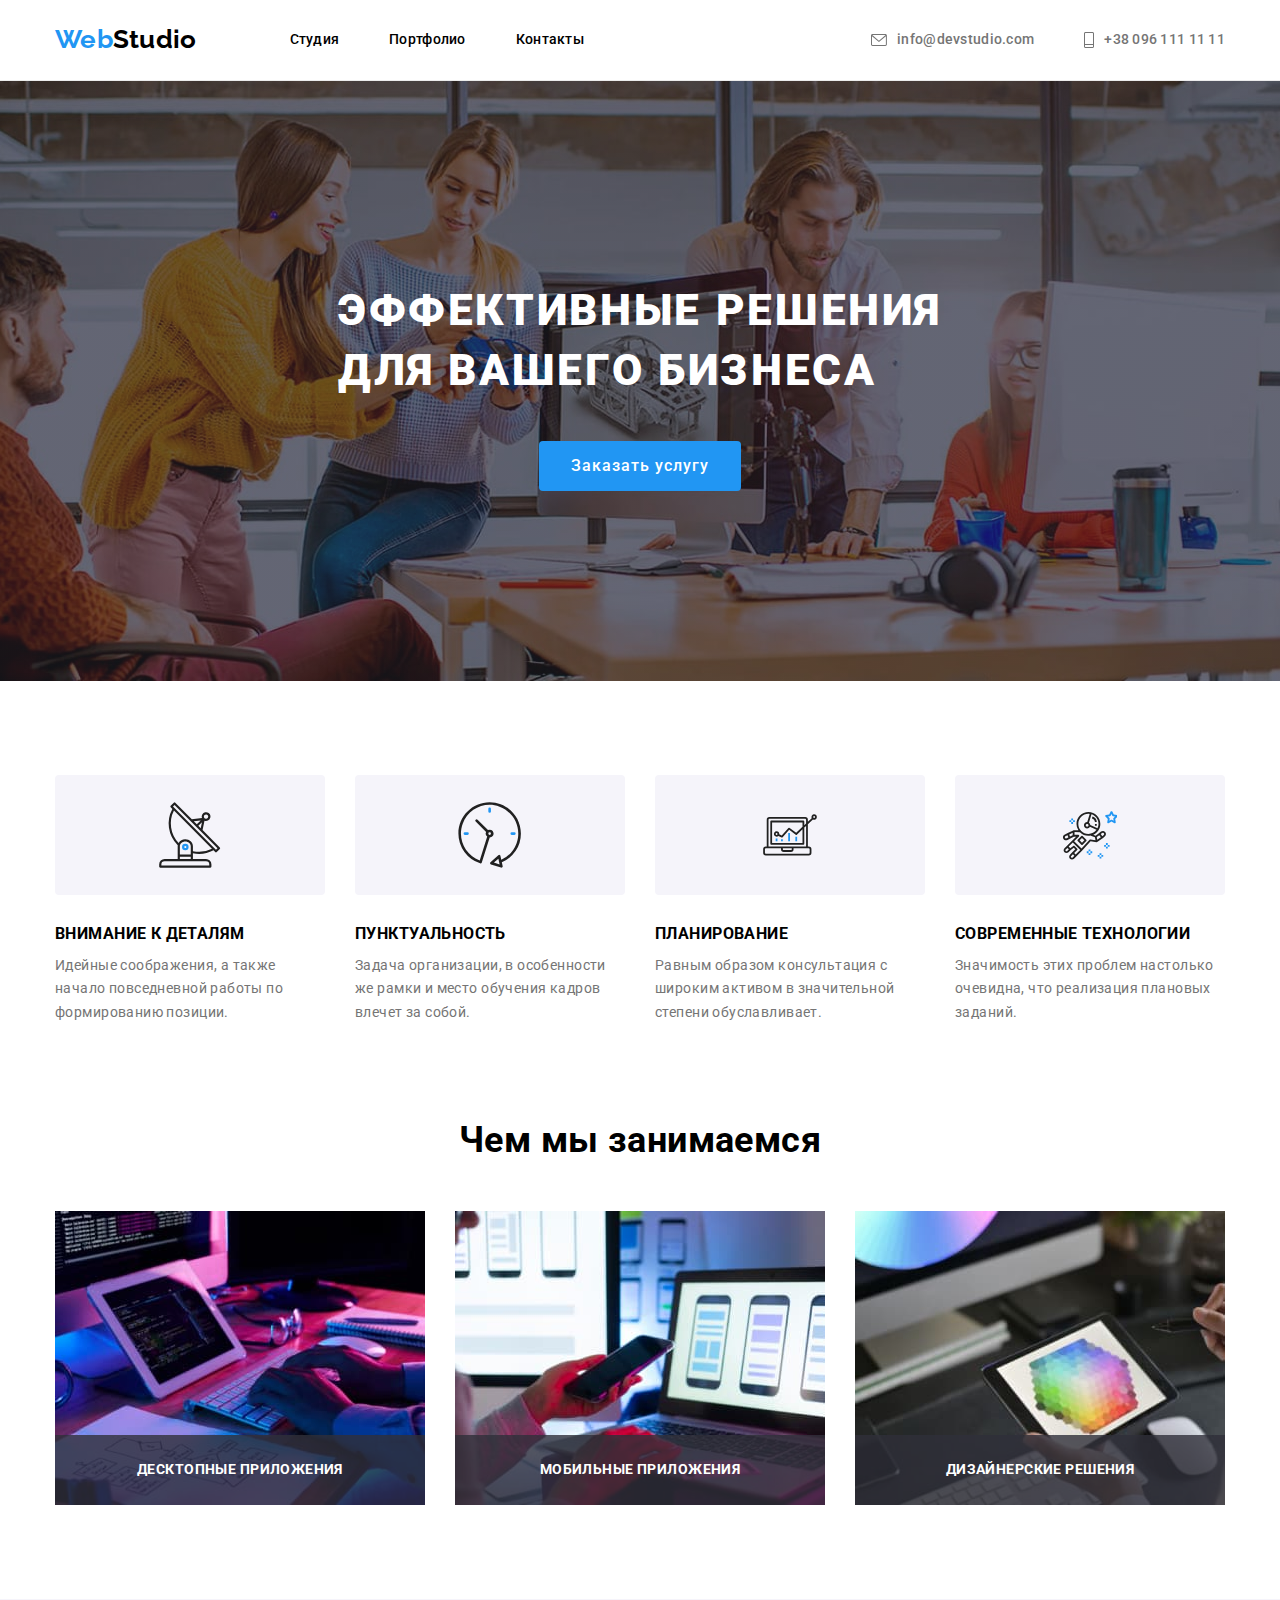
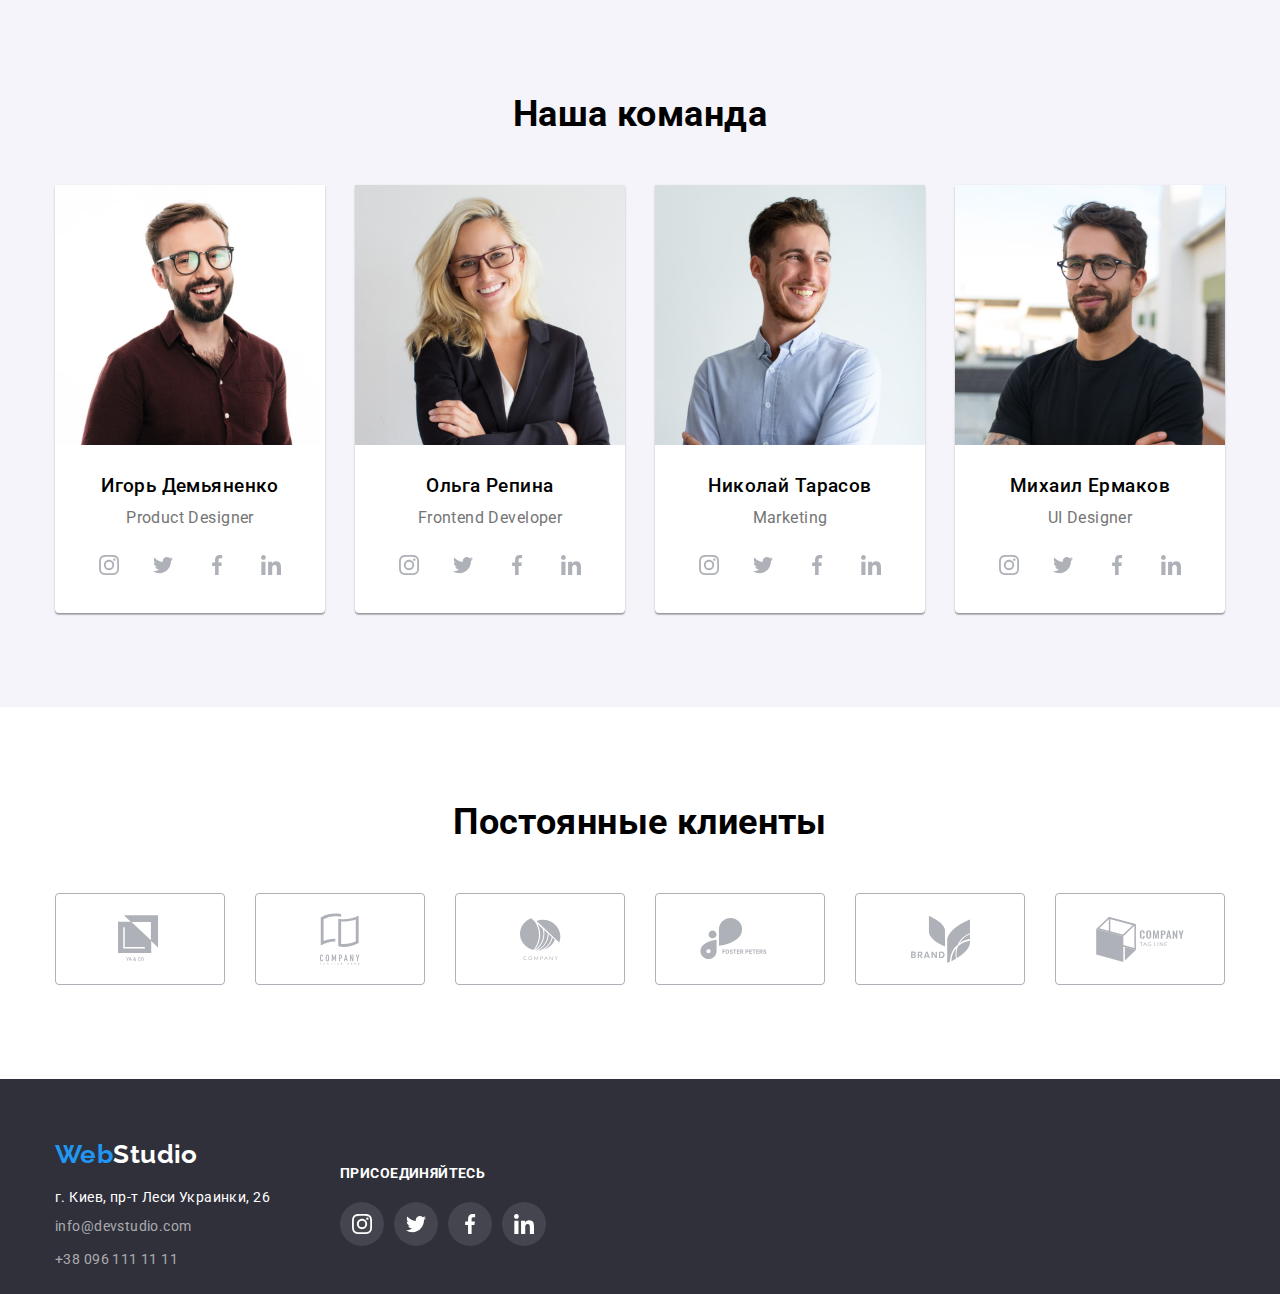
==== commit 2d526429: "ready modal window, header animation" ====
--- a/index.html
+++ b/index.html
@@ -11,6 +11,7 @@
     <link
         href="https://fonts.googleapis.com/css2?family=Raleway:wght@400;500;700;900&family=Roboto:wght@400;500;700;900&display=swap"
         rel="stylesheet">
+        <link rel="stylesheet" href="https://cdnjs.cloudflare.com/ajax/libs/animate.css/4.1.1/animate.min.css" />
 </head>
 
 <body>
@@ -21,7 +22,7 @@
         <!-- Верхнее меню -->
            
                   <!-- лого -->
-                     <a class="logo link" href="./index.html" ><span class="web">Web</span>Studio </a>
+                     <a class="logo animate__pulse link" href="./index.html" ><span class="web">Web</span>Studio </a>
                      <nav>   
                     <ul class=" manu-container list ">
                     <li class="menu-item"><a class="menu link" href="./portfolio.html">Студия</a></li>
@@ -51,23 +52,11 @@
             <div class="container">
                 <div class="overlay">
             <h1>ЭФФЕКТИВНЫЕ РЕШЕНИЯ <br> ДЛЯ ВАШЕГО БИЗНЕСА</h1>
-            <button class="main-button">Заказать услугу</button>
+            <button class="main-button" data-modal-open>Заказать услугу</button>
             <!-- Баннер -->
            </div>
          </div>
         </section>
-
-        <!-- Модальное окно  -->
-        
-        <div class="backdrop is-hidden">
-            <div class="modal">
-                <button class="close-block">
-                    <svg class="close">
-                        <use href="./images/symbol-defs.svg#icon-close-black"></use>
-                    </svg></button>
-        
-            </div>
-        </div>
 
         <section class="advantages space-sections ">
             <div class="container">
@@ -407,7 +396,19 @@
     </div>
 </section>
     </footer>
-
+        <!-- Модальное окно  is-hidden-->
+        
+        <div class="backdrop is-hidden" data-modal>
+            <div class="modal">
+                <button class="modal-close-btn" data-modal-close>
+                    <svg class="close">
+                        <use href="./images/symbol-defs.svg#icon-close-black"></use>
+                    </svg>
+                </button>
+        
+            </div>
+        </div>
+<script src="./js/modal.js"></script>
 </body>
 
 
--- a/css/style.css
+++ b/css/style.css
@@ -8,6 +8,7 @@
   --big-space: 94px;
   --betw-space: 30px;
   --menu-space: 32px;
+  --transition-menu: color 250ms cubic-bezier(0.4, 0, 0.2, 1);
 }
 
 h1,
@@ -78,22 +79,23 @@
   display: block;
   padding-top: var(--menu-space);
   padding-bottom: var(--menu-space);
-  transition: color 250ms cubic-bezier(0.4, 0, 0.2, 1);
+  transition: var(--transition-menu);
 }
 
 .menu-item {
   position: relative;
 }
-.menu-item::before {
+.menu-item:hover::after {
   content: "";
   display: block;
   position: absolute;
-  left: 50%;
-  top: 50%;
-  width: auto;
+  left: 0;
+  bottom: 0;
+  width: 100%;
   height: 4px;
   border-radius: 2px;
   background-color: var(--hover-text-color);
+  outline: var(--hover-text-color);
 }
 
 .menu-item:not(:last-child) {
@@ -114,6 +116,7 @@
 .tel,
 .tel:visited {
   color: var(--primary-text-color);
+  transition: var(--transition-menu);
 }
 .tel {
   display: flex;
@@ -162,6 +165,8 @@
   padding-top: 24px;
   padding-bottom: 25px;
   margin-right: 93px;
+
+  animation-duration: 250ms;
 }
 
 /* HERO */
@@ -358,6 +363,8 @@
   height: 44px;
   width: 44px;
   border-radius: 50%;
+
+  transition: background-color 250ms cubic-bezier(0.4, 0, 0.2, 1);
 }
 
 .social-list-icon {
@@ -365,6 +372,7 @@
   height: 20px;
 
   fill: var(--fill-icon);
+  transition: fill 250ms cubic-bezier(0.4, 0, 0.2, 1);
 }
 
 .social-active-link:hover,
@@ -397,9 +405,12 @@
   justify-content: center;
   width: 100%;
   height: 90px;
+
+  transition: var(--transition-menu);
 }
 .regular-customer-icon {
   fill: var(--fill-icon);
+  transition: fill 250ms cubic-bezier(0.4, 0, 0.2, 1);
 }
 
 .customer-icon-thumb:hover > svg,
@@ -475,6 +486,7 @@
   height: 44px;
   background-color: rgba(255, 255, 255, 0.1);
   border-radius: 50%;
+  transition: background-color 250ms cubic-bezier(0.4, 0, 0.2, 1);
 }
 .social-contacts-icon {
   width: 20px;
@@ -511,24 +523,31 @@
   width: 528px;
   height: 581px;
   background-color: var(--accent-text-color);
+  box-shadow: 0px 1px 3px rgba(0, 0, 0, 0.12), 0px 1px 1px rgba(0, 0, 0, 0.14),
+    0px 2px 1px rgba(0, 0, 0, 0.2);
+  border-radius: 4px;
 }
 .backdrop.is-hidden {
   opacity: 0;
+  visibility: hidden;
   pointer-events: none;
-}
-.close-block {
+  transition: all 250ms cubic-bezier(0.4, 0, 0.2, 1);
+}
+.modal-close-btn {
   display: flex;
   position: absolute;
   align-items: center;
   justify-content: center;
-  right: 0;
-  top: 0;
+  right: 8px;
+  top: 8px;
 
   width: 30px;
   height: 30px;
 
   border: 1px solid rgba(0, 0, 0, 0.1);
   border-radius: 50%;
+  outline: none;
+  cursor: pointer;
 }
 
 .close {
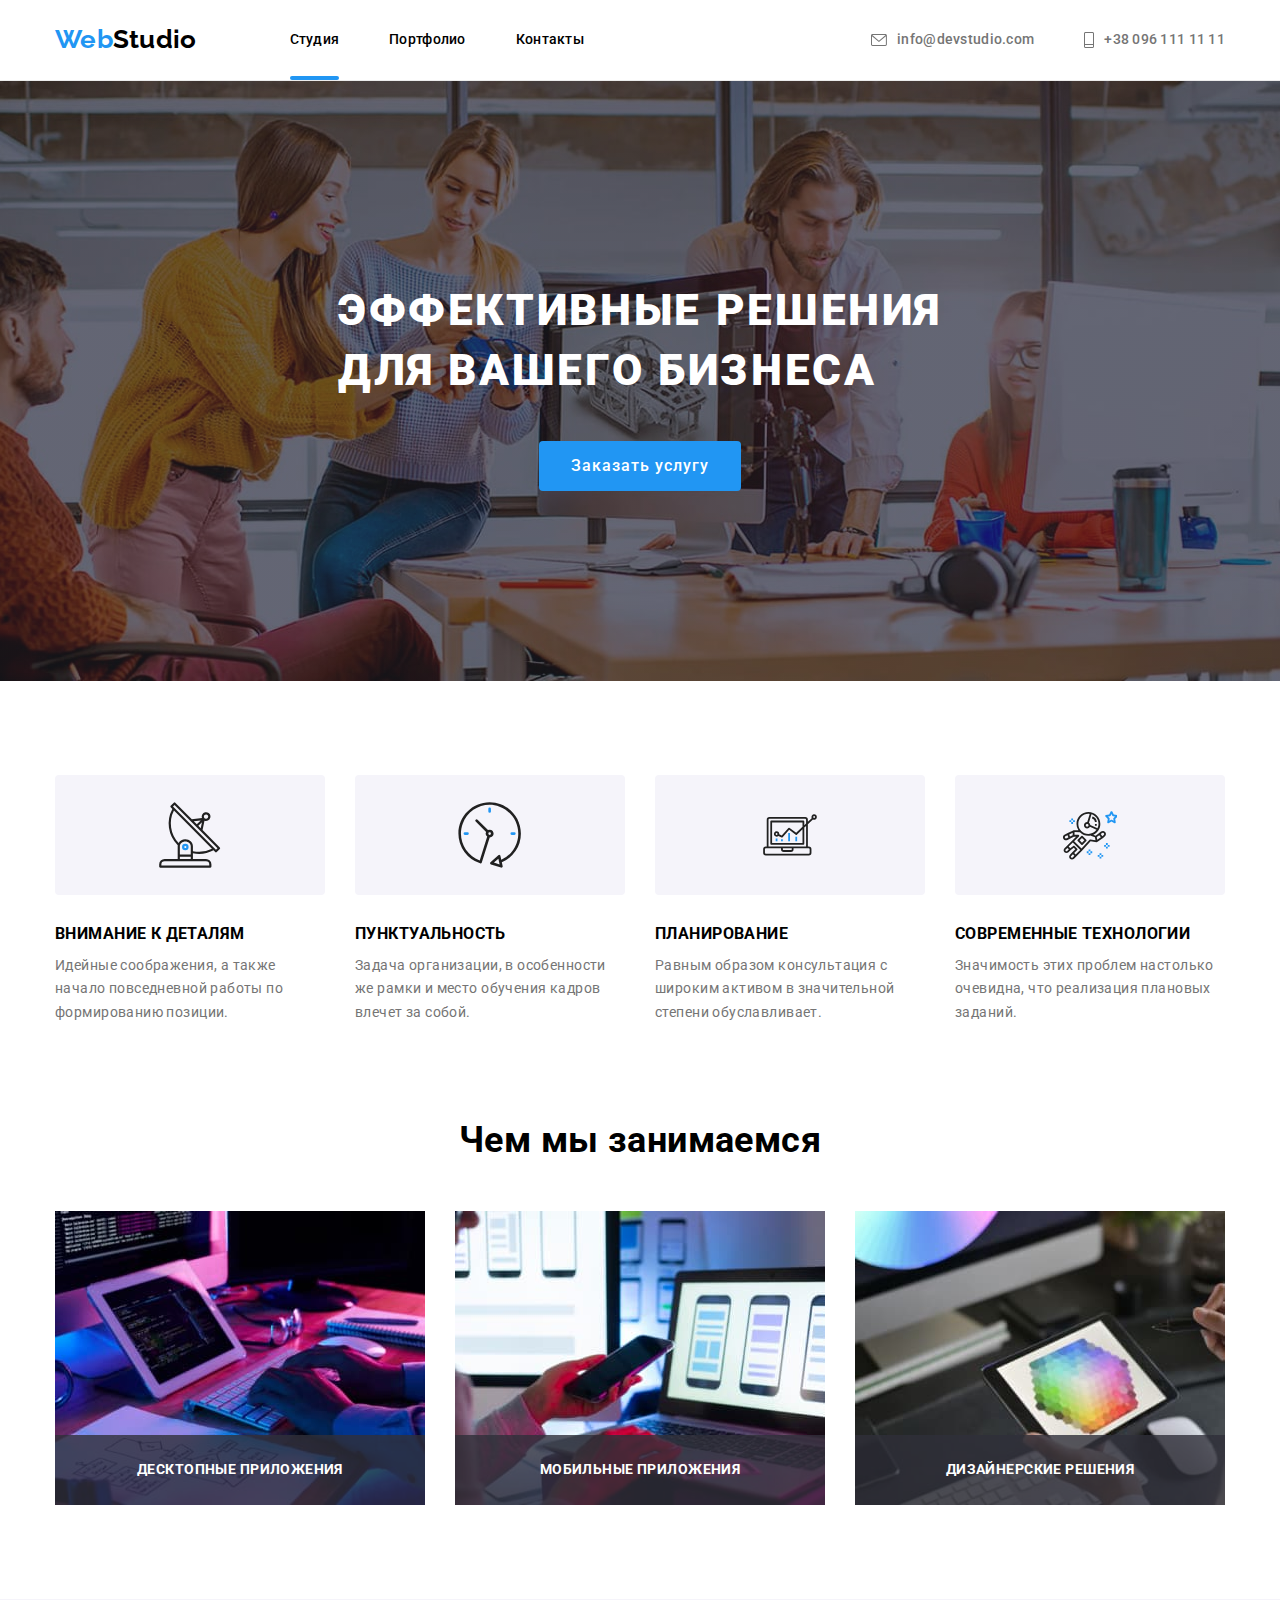
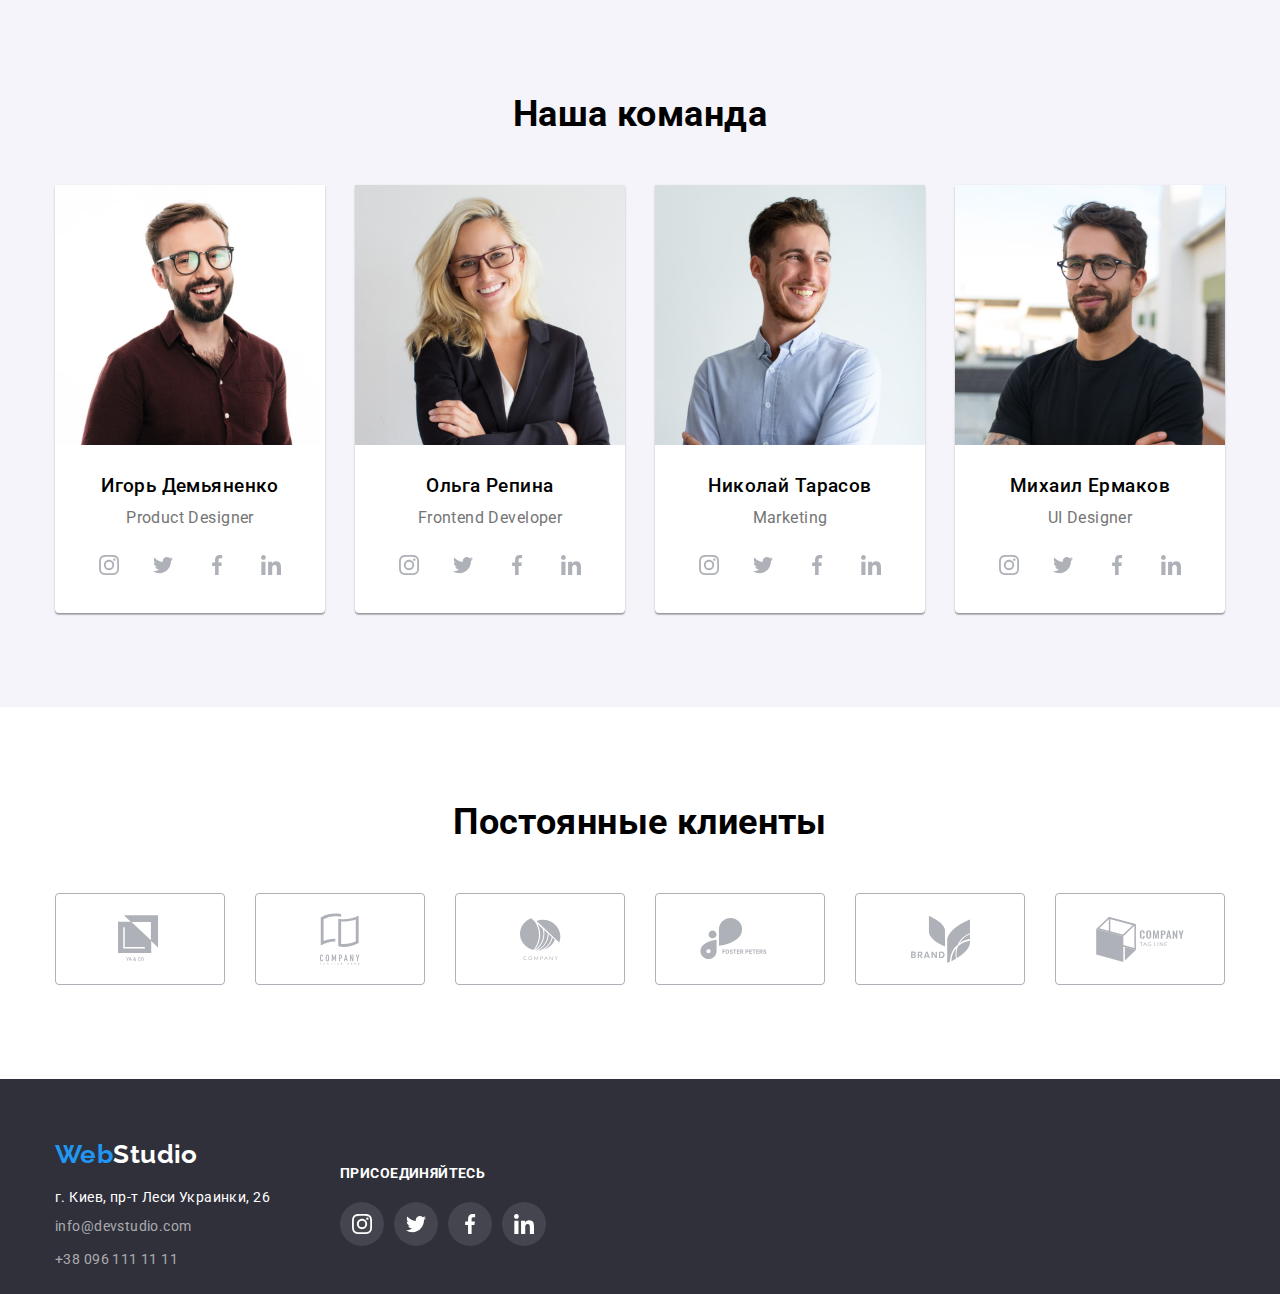
==== commit a3bf8651: "исправила подчеркивание" ====
--- a/index.html
+++ b/index.html
@@ -25,7 +25,7 @@
                      <a class="logo animate__pulse link" href="./index.html" ><span class="web">Web</span>Studio </a>
                      <nav>   
                     <ul class=" manu-container list ">
-                    <li class="menu-item"><a class="menu link" href="./portfolio.html">Студия</a></li>
+                    <li class="menu-item"><a class="menu active-menu link" href="./portfolio.html">Студия</a></li>
                     <li class="menu-item"><a class="menu link" href="./portfolio.html">Портфолио</a></li>
                     <li class="menu-item"><a class="menu link" href="">Контакты</a></li>
                 </ul>
--- a/css/style.css
+++ b/css/style.css
@@ -85,7 +85,8 @@
 .menu-item {
   position: relative;
 }
-.menu-item:hover::after {
+
+.active-menu:after {
   content: "";
   display: block;
   position: absolute;
